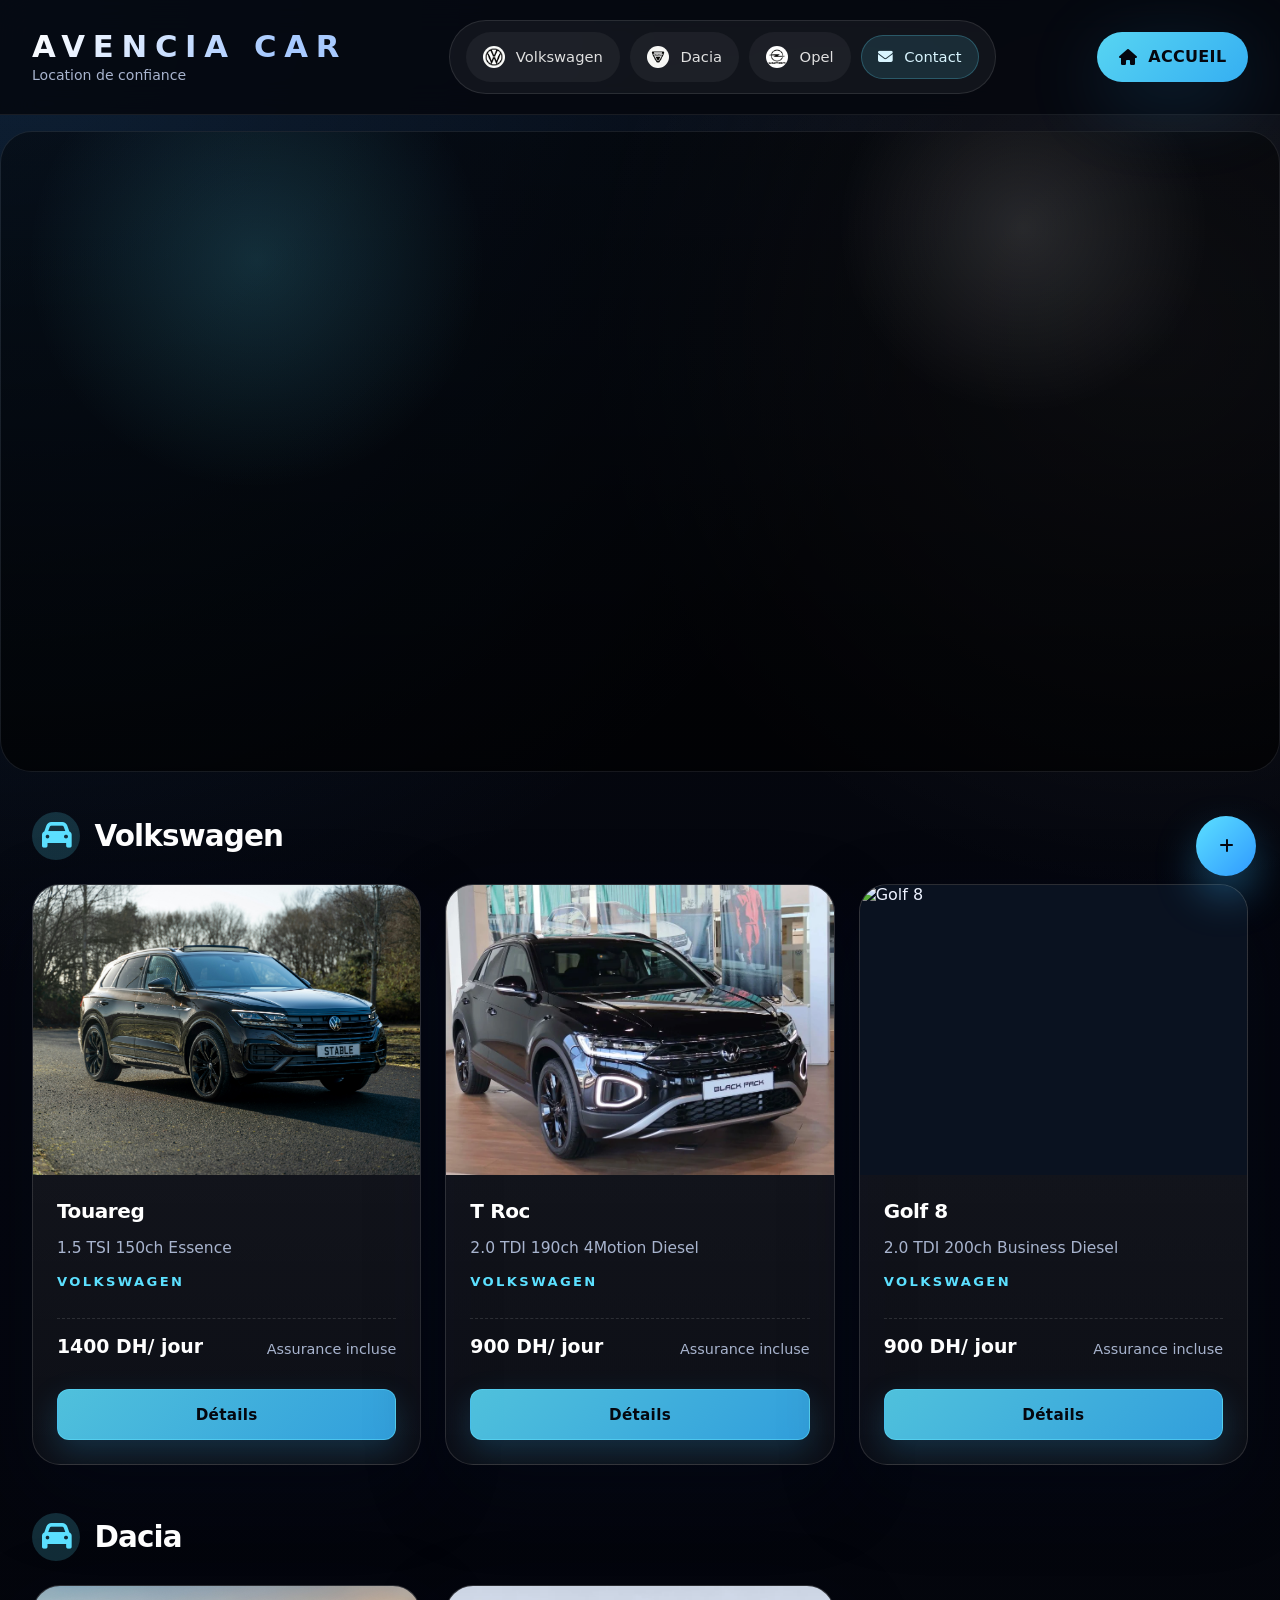
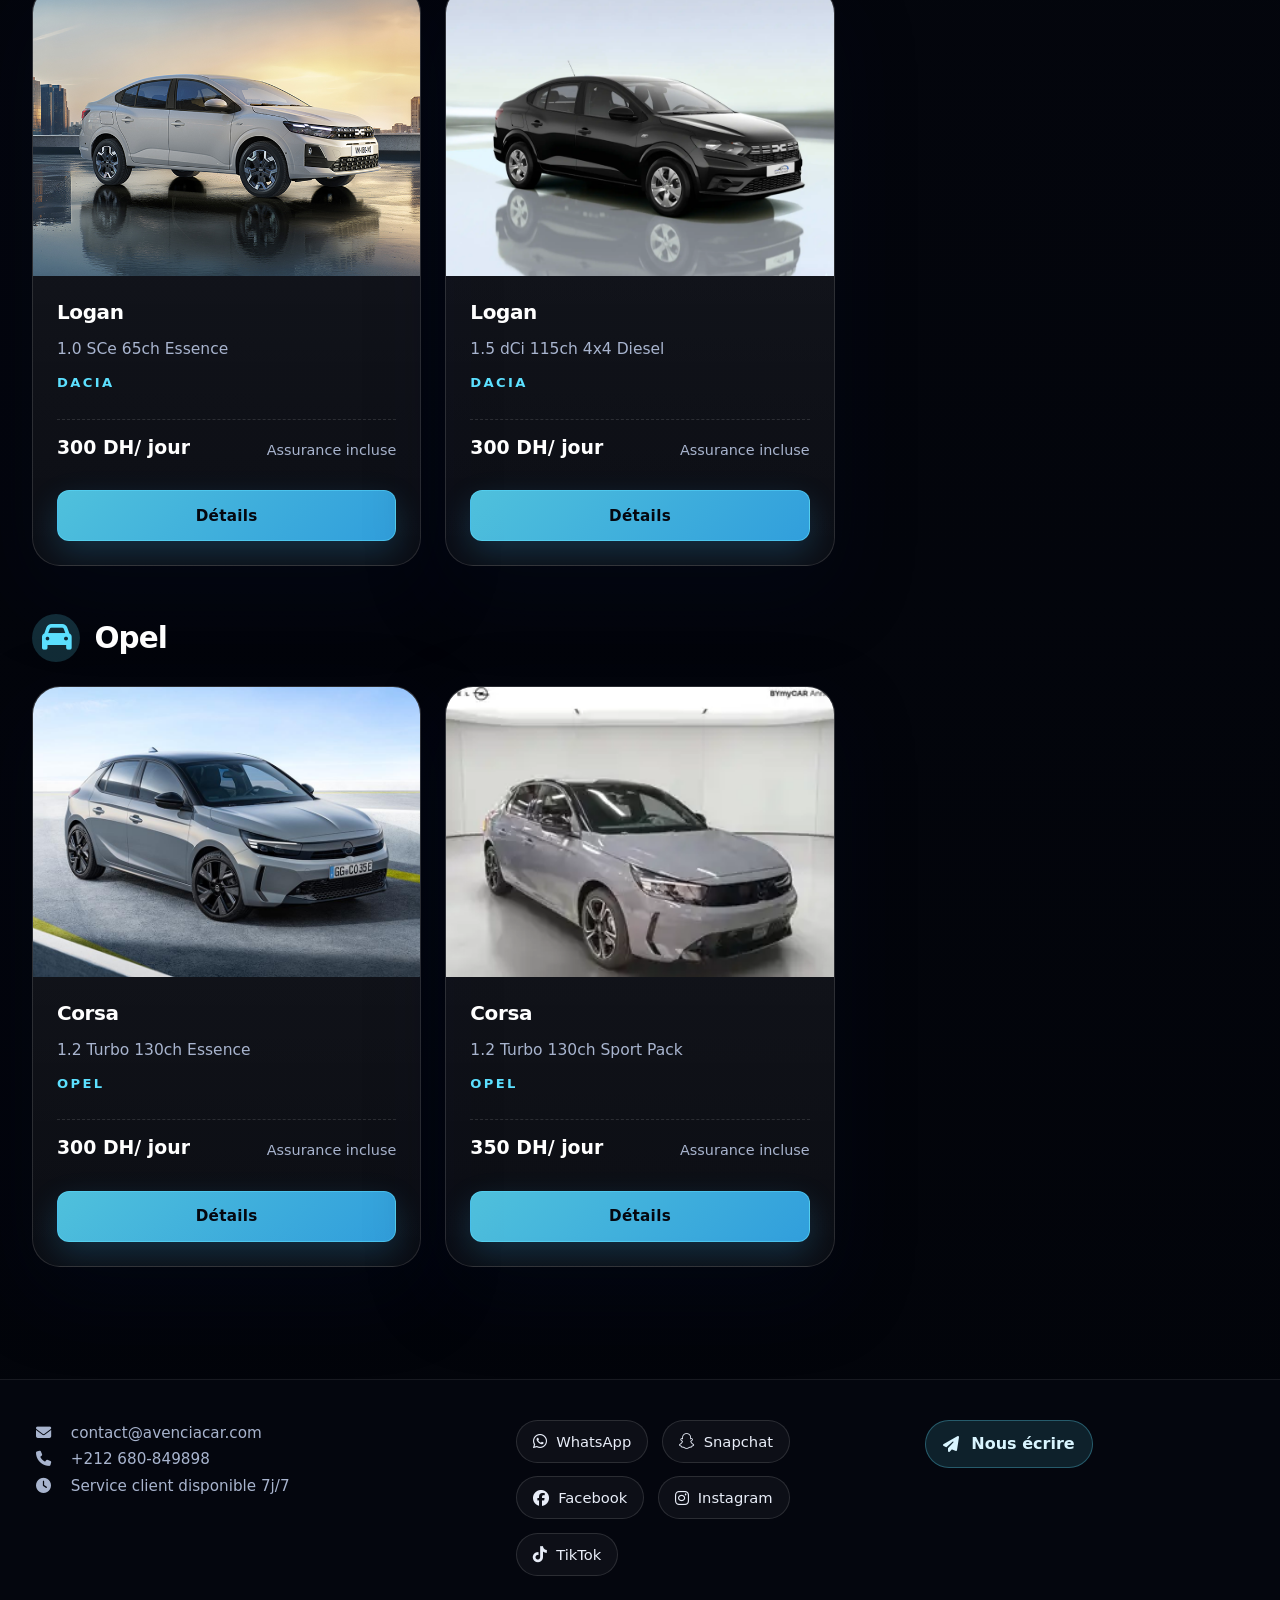
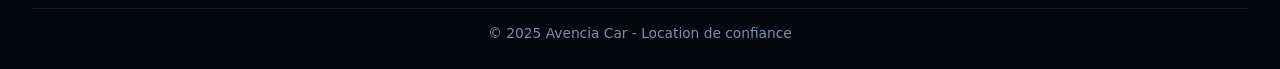
==== index.html @ fc4747bb "Add files via upload" ====
<!DOCTYPE html>
<html lang="fr">
<head>
  <meta charset="UTF-8">
  <meta name="viewport" content="width=device-width, initial-scale=1.0, viewport-fit=cover">
  <title>Avencia Car | Location de véhicules premium</title>
  <link rel="stylesheet" href="css/style.css">
  <link rel="stylesheet" href="https://cdnjs.cloudflare.com/ajax/libs/font-awesome/6.4.0/css/all.min.css">
</head>
<body class="page-shell">

<header>
  <div class="logo-area">
    <h1>AVENCIA CAR</h1>
    <p>Location de confiance</p>
  </div>
  
  <button class="mobile-menu-btn" id="mobileMenuBtn" aria-label="Menu" aria-controls="mainNav" aria-expanded="false">
    <i class="fas fa-bars"></i>
  </button>
  
  <nav class="main-nav" id="mainNav">
    <a href="#category-Volkswagen" class="nav-link" data-category="Volkswagen">
      <img src="Logoe/volkswagen.png" alt="Volkswagen" class="nav-logo"> 
      <span>Volkswagen</span>
    </a>
    <a href="#category-Dacia" class="nav-link" data-category="Dacia">
      <img src="Logoe/Dacia.png" alt="Dacia" class="nav-logo"> 
      <span>Dacia</span>
    </a>
    <a href="#category-Opel" class="nav-link" data-category="Opel">
      <img src="Logoe/opel.png" alt="Opel" class="nav-logo"> 
      <span>Opel</span>
    </a> 
    <a href="#contact-footer" class="nav-link contact-nav">
      <i class="fas fa-envelope"></i> <span>Contact</span>
    </a>
  </nav>  

  <a href="#" class="home-link" id="homeLink">
    <i class="fas fa-home"></i> ACCUEIL
  </a>
</header>

<div class="video-hero">
  <video autoplay muted loop playsinline>
    <source src="video/large.mp4" type="video/mp4">
    Votre navigateur ne supporte pas la vidéo.
  </video>
</div>

<main id="mainContent" class="content-shell">
  <div class="loading"><i class="fas fa-spinner fa-spin"></i> Chargement des véhicules premium...</div>
</main>

<footer id="contact-footer" class="site-footer">
  <div class="footer-container">
    <div class="contact-info">
      <p><i class="fas fa-envelope"></i> <a href="mailto:contact@avenciacar.com">contact@avenciacar.com</a></p>
      <p><i class="fas fa-phone"></i> <a href="tel:+212680849898">+212 680-849898</a></p>
      <p><i class="fas fa-clock"></i> Service client disponible 7j/7</p>
    </div>
    <div class="social-footer">
      <a href="https://wa.me/212680849898" target="_blank" rel="noopener"><i class="fab fa-whatsapp"></i> WhatsApp</a>
      <a href="https://www.snapchat.com/@avenciacar" target="_blank" rel="noopener"><i class="fab fa-snapchat-ghost"></i> Snapchat</a>
      <a href="https://www.facebook.com/people/Avencia-Car/pfbid025NFJy2Vzh2FvA3sp1XqRVQBg8GgUU7cFxKBA3f2jopd2A2NdHXH4tg1FKAjv657El/" target="_blank" rel="noopener"><i class="fab fa-facebook"></i> Facebook</a>
      <a href="https://www.instagram.com/avenciacar" target="_blank" rel="noopener"><i class="fab fa-instagram"></i> Instagram</a>
      <a href="https://www.tiktok.com/@avencia.car?_r=1&_t=ZS-95tPh2fhUoy" target="_blank" rel="noopener"><i class="fab fa-tiktok"></i> TikTok</a>
    </div>
    <div class="contact-rapide">
      <a href="mailto:contact@avenciacar.com?subject=Demande%20de%20location"><i class="fas fa-paper-plane"></i> Nous écrire</a>
    </div>
  </div>
  <div class="footer-bottom">
    <p>&copy; 2025 Avencia Car - Location de confiance</p>
  </div>
</footer>

<div class="float-btn" id="floatBtn" aria-label="Afficher les réseaux">
  <i class="fas fa-plus"></i>
</div>

<div class="social-menu" id="socialMenu">
  <a href="https://wa.me/212680849898" target="_blank" class="social-bubble whatsapp">
    <img src="Logoe/whatsapp.png" alt="WhatsApp" class="social-logo">
    WhatsApp
  </a>
  <a href="https://www.snapchat.com/@avenciacar" target="_blank" class="social-bubble snapchat">
    <img src="Logoe/snapchat.png" alt="Snapchat" class="social-logo">
    Snapchat
  </a>
  <a href="https://www.facebook.com/people/Avencia-Car/pfbid025NFJy2Vzh2FvA3sp1XqRVQBg8GgUU7cFxKBA3f2jopd2A2NdHXH4tg1FKAjv657El/" target="_blank" class="social-bubble facebook">
    <img src="Logoe/facebook.png" alt="Facebook" class="social-logo">
    Facebook
  </a>
  <a href="https://www.instagram.com/avenciacar" target="_blank" class="social-bubble instagram">
    <img src="Logoe/instagram.png" alt="Instagram" class="social-logo">
    Instagram
  </a>
  <a href="https://www.tiktok.com/@avencia.car?_r=1&_t=ZS-95tPh2fhUoy" target="_blank" class="social-bubble tiktok">
    <img src="Logoe/tiktok.jpg" alt="TikTok" class="social-logo">
    TikTok
  </a>
</div>

<script src="js/data.js"></script>
<script src="js/main.js"></script>
</body>
</html>
---- css/style.css ----
:root {
  color-scheme: dark;
  --bg: #05070f;
  --bg-soft: #0b1220;
  --surface: rgba(255,255,255,0.08);
  --surface-strong: rgba(255,255,255,0.14);
  --border: rgba(255,255,255,0.12);
  --text: #edf2ff;
  --muted: #a8b4ce;
  --accent: #5ce0ff;
  --accent-strong: #38b8ff;
  --shadow: 0 28px 80px rgba(1, 12, 37, 0.28);
  --radius: 28px;
}

* {
  margin: 0;
  padding: 0;
  box-sizing: border-box;
}

html {
  scroll-behavior: smooth;
}

body.page-shell {
  min-height: 100vh;
  background: radial-gradient(circle at top left, rgba(60, 165, 255, 0.16), transparent 28%),
              radial-gradient(circle at 90% 10%, rgba(255, 255, 255, 0.08), transparent 18%),
              linear-gradient(180deg, #05070f 0%, #02040a 100%);
  color: var(--text);
  font-family: 'Inter', 'Segoe UI', system-ui, sans-serif;
}

img, video {
  display: block;
  max-width: 100%;
}

a {
  color: inherit;
  text-decoration: none;
}

button, .mobile-menu-btn {
  border: none;
  background: none;
  color: inherit;
  font: inherit;
}

header {
  position: sticky;
  top: 0;
  z-index: 1000;
  display: flex;
  align-items: center;
  justify-content: space-between;
  flex-wrap: wrap;
  gap: 1rem;
  padding: 1.25rem 2rem;
  background: rgba(5, 7, 15, 0.86);
  border-bottom: 1px solid rgba(255,255,255,0.08);
  backdrop-filter: blur(16px);
}

.logo-area {
  display: flex;
  flex-direction: column;
  gap: 0.35rem;
}

.logo-area h1 {
  font-size: clamp(1.65rem, 2.4vw, 2.3rem);
  letter-spacing: 0.25em;
  text-transform: uppercase;
  font-weight: 700;
  line-height: 1;
  background: linear-gradient(135deg, #ffffff, #a8caff 75%);
  -webkit-background-clip: text;
  background-clip: text;
  color: transparent;
}

.logo-area p {
  color: var(--muted);
  font-size: 0.88rem;
}

.main-nav {
  display: flex;
  flex-wrap: wrap;
  gap: 0.65rem;
  align-items: center;
  padding: 0.7rem 1rem;
  border-radius: 999px;
  background: rgba(255,255,255,0.05);
  border: 1px solid rgba(255,255,255,0.1);
  transition: all 0.3s ease;
}

.main-nav.active {
  max-height: 520px;
  opacity: 1;
}

.detail-shell {
  min-height: calc(100vh - 132px);
  display: flex;
  align-items: center;
  justify-content: center;
  padding: 3rem 0 4rem;
}

.detail-container {
  width: min(1180px, 100%);
  margin: 0 auto;
  display: grid;
  grid-template-columns: 1.05fr 0.95fr;
  gap: 2.8rem;
  padding: 2.5rem;
  background: rgba(255,255,255,0.05);
  border: 1px solid rgba(255,255,255,0.12);
  backdrop-filter: blur(18px);
  border-radius: 32px;
  box-shadow: 0 38px 120px rgba(1, 12, 37, 0.22);
  animation: fadeInUp 0.9s ease both;
  grid-auto-flow: row;
  justify-items: center;
}

.detail-image {
  position: relative;
  border-radius: 28px;
  overflow: hidden;
  aspect-ratio: 4 / 3;
  max-height: 720px;
  width: 100%;
  background: linear-gradient(180deg, rgba(255,255,255,0.08), rgba(255,255,255,0.03));
  box-shadow: 0 28px 60px rgba(1, 12, 37, 0.18);
}

.detail-image::before {
  content: 'Preview';
  position: absolute;
  top: 1.25rem;
  left: 1.25rem;
  padding: 0.75rem 1rem;
  border-radius: 999px;
  background: rgba(92,224,255,0.18);
  color: #e8f8ff;
  font-size: 0.85rem;
  letter-spacing: 0.1em;
  text-transform: uppercase;
  backdrop-filter: blur(10px);
}

.detail-image img {
  width: 100%;
  height: 100%;
  object-fit: cover;
  transition: transform 0.45s ease;
}

.detail-image:hover img {
  transform: scale(1.02);
}

.detail-info {
  display: flex;
  flex-direction: column;
  justify-content: center;
  align-items: center;
  text-align: center;
  gap: 1.75rem;
}

.detail-intro {
  display: grid;
  gap: 1rem;
  align-items: center;
}

.detail-title {
  font-size: clamp(2.5rem, 3.2vw, 3.6rem);
  color: #ffffff;
  margin: 0;
  letter-spacing: -0.04em;
  line-height: 1.02;
}

.detail-subtitle {
  color: var(--muted);
  font-size: 1.05rem;
  line-height: 1.85;
  max-width: 46rem;
}

.detail-make {
  color: #a8caff;
  font-size: 0.92rem;
  font-weight: 700;
  text-transform: uppercase;
  letter-spacing: 0.24em;
}

.detail-price {
  display: inline-flex;
  flex-direction: column;
  gap: 0.35rem;
  font-size: clamp(2rem, 3vw, 2.8rem);
  color: #a8caff;
  font-weight: 800;
}

.detail-price span {
  font-size: 0.95rem;
  color: var(--muted);
  font-weight: 500;
}

.detail-highlights {
  display: grid;
  grid-template-columns: repeat(2, minmax(0, 1fr));
  gap: 1rem;
}

.highlight-card {
  padding: 1.2rem 1.25rem;
  border-radius: 22px;
  background: rgba(255,255,255,0.05);
  border: 1px solid rgba(255,255,255,0.1);
  box-shadow: 0 18px 40px rgba(1,12,37,0.12);
  display: flex;
  flex-direction: column;
  gap: 0.45rem;
  min-height: 108px;
}

.highlight-card span {
  color: var(--muted);
  font-size: 0.82rem;
  letter-spacing: 0.12em;
  text-transform: uppercase;
}

.highlight-card strong {
  font-size: 1.2rem;
  color: #ffffff;
  line-height: 1.3;
}

.detail-description {
  color: var(--muted);
  line-height: 1.9;
  font-size: 1rem;
  padding: 1.65rem 1.5rem;
  background: rgba(255,255,255,0.04);
  border: 1px solid rgba(255,255,255,0.1);
  border-radius: 24px;
  box-shadow: inset 0 0 0 1px rgba(255,255,255,0.02);
}

.detail-actions {
  display: flex;
  flex-wrap: wrap;
  gap: 1rem;
  align-items: center;
}

.primary-btn,
.secondary-btn {
  display: inline-flex;
  align-items: center;
  justify-content: center;
  gap: 0.75rem;
  border-radius: 18px;
  font-weight: 700;
  transition: transform 0.22s ease, box-shadow 0.22s ease, background 0.22s ease;
}

.primary-btn {
  padding: 1rem 1.6rem;
  background: linear-gradient(135deg, #5ce0ff, #2f99ff);
  color: #05070f;
  box-shadow: 0 18px 40px rgba(56,184,255,0.28);
}

.primary-btn:hover,
.primary-btn:focus-visible {
  transform: translateY(-2px);
  box-shadow: 0 22px 52px rgba(56,184,255,0.36);
}

.secondary-btn {
  padding: 0.98rem 1.5rem;
  border: 1px solid rgba(255,255,255,0.16);
  background: rgba(255,255,255,0.06);
  color: var(--text);
}

.secondary-btn:hover,
.secondary-btn:focus-visible {
  transform: translateY(-2px);
  background: rgba(255,255,255,0.12);
}

.form-card {
  display: grid;
  gap: 1.25rem;
  padding: 2rem;
  background: linear-gradient(180deg, rgba(255,255,255,0.08), rgba(255,255,255,0.03));
  border: 1px solid rgba(255,255,255,0.12);
  border-radius: 28px;
  box-shadow: 0 24px 60px rgba(1,12,37,0.14);
}

.reservation-form {
  display: grid;
  gap: 1rem;
}

.form-group {
  display: grid;
  gap: 0.5rem;
}

.form-row {
  display: grid;
  grid-template-columns: 1fr 1fr;
  gap: 1rem;
}

.inline-group {
  min-width: 0;
}

.form-group label {
  color: var(--text);
  font-weight: 600;
  font-size: 0.95rem;
}

.form-group input,
.form-group textarea {
  width: 100%;
  padding: 1rem 1.05rem;
  background: rgba(255,255,255,0.05);
  border: 1px solid rgba(255,255,255,0.14);
  border-radius: 18px;
  color: var(--text);
  font-size: 0.98rem;
}

.form-group input:focus,
.form-group textarea:focus {
  outline: none;
  border-color: rgba(92,224,255,0.8);
  box-shadow: 0 0 0 4px rgba(92,224,255,0.12);
}

.whatsapp-btn {
  width: 100%;
  padding: 1rem 1.15rem;
  background: linear-gradient(135deg, #5ce0ff, #2f99ff);
  color: #05070f;
  border: none;
  border-radius: 18px;
  font-size: 1rem;
  font-weight: 700;
  cursor: pointer;
  display: inline-flex;
  align-items: center;
  justify-content: center;
  gap: 0.75rem;
  transition: transform 0.25s ease, box-shadow 0.25s ease;
  box-shadow: 0 18px 42px rgba(56,184,255,0.24);
}

.whatsapp-btn:hover,
.whatsapp-btn:focus-visible {
  transform: translateY(-2px);
  box-shadow: 0 22px 56px rgba(56,184,255,0.34);
}

.back-button {
  display: inline-flex;
  align-items: center;
  gap: 0.75rem;
  margin-bottom: 1.5rem;
  padding: 0.85rem 1.25rem;
  width: fit-content;
  min-width: 0;
  max-width: 240px;
  white-space: nowrap;
  border-radius: 18px;
  background: rgba(255,255,255,0.12);
  color: #ffffff;
  border: 1px solid rgba(255,255,255,0.18);
  font-size: 0.98rem;
  font-weight: 700;
  letter-spacing: 0.01em;
  transition: transform 0.22s ease, background 0.22s ease, border-color 0.22s ease;
  grid-column: 1 / -1;
  justify-self: start;
}

.back-button:hover,
.back-button:focus-visible {
  transform: translateY(-1px);
  background: rgba(255,255,255,0.18);
  border-color: rgba(255,255,255,0.28);
}

@media (max-width: 1080px) {
  .detail-container {
    grid-template-columns: 1fr;
    padding: 2rem;
  }

  .detail-shell {
    min-height: auto;
    padding: 2rem 1.25rem 3rem;
  }
}

@media (max-width: 768px) {
  .detail-container {
    padding: 1.6rem;
    gap: 1.75rem;
  }

  .detail-image {
    aspect-ratio: 1.5 / 1;
    min-height: 300px;
  }

  .detail-highlights {
    grid-template-columns: 1fr;
  }

  .detail-actions {
    flex-direction: column;
  }

  .form-row {
    grid-template-columns: 1fr;
  }
}

@keyframes fadeInUp {
  from {
    opacity: 0;
    transform: translateY(20px);
  }
  to {
    opacity: 1;
    transform: translateY(0);
  }
}

.nav-link {
  display: inline-flex;
  align-items: center;
  gap: 0.7rem;
  padding: 0.8rem 1rem;
  border-radius: 999px;
  background: rgba(255,255,255,0.04);
  border: 1px solid transparent;
  transition: transform 0.25s ease, background-color 0.25s ease, border-color 0.25s ease;
  color: var(--text);
  font-size: 0.92rem;
  font-weight: 500;
}

.nav-link:hover,
.nav-link:focus-visible {
  transform: translateY(-1px);
  background: rgba(255,255,255,0.14);
  border-color: rgba(255,255,255,0.2);
}

.nav-logo {
  width: 22px;
  height: 22px;
  border-radius: 50%;
  object-fit: cover;
}

.nav-link.contact-nav {
  background: rgba(92, 224, 255, 0.12);
  border-color: rgba(92, 224, 255, 0.25);
  color: #d9f5ff;
}

.home-link {
  display: inline-flex;
  align-items: center;
  gap: 0.7rem;
  padding: 0.95rem 1.35rem;
  border-radius: 999px;
  background: linear-gradient(135deg, rgba(92,224,255,0.95), rgba(56,184,255,0.95));
  color: #05070f;
  font-weight: 700;
  letter-spacing: 0.02em;
  box-shadow: 0 20px 80px rgba(56,184,255,0.18);
  transition: transform 0.25s ease, box-shadow 0.25s ease;
}

.home-link:hover,
.home-link:focus-visible {
  transform: translateY(-1px);
  box-shadow: 0 24px 100px rgba(56,184,255,0.28);
}

.mobile-menu-btn {
  display: none;
  min-width: 48px;
  min-height: 48px;
  align-items: center;
  justify-content: center;
  border-radius: 50%;
  background: rgba(255,255,255,0.08);
  border: 1px solid rgba(255,255,255,0.14);
  color: white;
  cursor: pointer;
}

.video-hero {
  position: relative;
  min-height: 62vh;
  overflow: hidden;
  display: grid;
  place-items: center;
  margin: 1rem 0 0;
  border-radius: 32px;
  border: 1px solid rgba(255,255,255,0.08);
  background: rgba(0,0,0,0.3);
}

.video-hero::before {
  content: '';
  position: absolute;
  inset: 0;
  background: radial-gradient(circle at 20% 20%, rgba(92,224,255,0.16), transparent 20%),
              radial-gradient(circle at 80% 15%, rgba(255,255,255,0.12), transparent 16%),
              linear-gradient(180deg, rgba(0,0,0,0.2), rgba(0,0,0,0.5));
  pointer-events: none;
}

.video-hero video {
  width: 100%;
  height: 100%;
  object-fit: cover;
  filter: saturate(0.95) brightness(0.72);
}

main.content-shell {
  max-width: 1280px;
  margin: 0 auto;
  padding: 2.5rem 2rem 4rem;
}

.category-section {
  margin-bottom: 3rem;
}

.category-title {
  display: inline-flex;
  align-items: center;
  gap: 0.9rem;
  margin-bottom: 1.5rem;
  font-size: clamp(1.8rem, 2.3vw, 2.7rem);
  font-weight: 700;
  color: white;
  letter-spacing: -0.03em;
}

.category-title i {
  display: inline-flex;
  align-items: center;
  justify-content: center;
  width: 3rem;
  height: 3rem;
  border-radius: 50%;
  background: rgba(92,224,255,0.18);
  color: var(--accent);
}

.vehicle-grid {
  display: grid;
  grid-template-columns: repeat(3, minmax(0, 1fr));
  gap: 1.5rem;
}

.vehicle-card {
  display: flex;
  flex-direction: column;
  border-radius: 28px;
  overflow: hidden;
  background: linear-gradient(180deg, rgba(255,255,255,0.08), rgba(255,255,255,0.04));
  border: 1px solid var(--border);
  box-shadow: var(--shadow);
  transition: transform 0.3s ease, border-color 0.3s ease, box-shadow 0.3s ease;
}

.vehicle-card:hover {
  transform: translateY(-6px);
  border-color: rgba(92,224,255,0.3);
  box-shadow: 0 32px 90px rgba(1, 12, 37, 0.32);
}

.card-img {
  position: relative;
  aspect-ratio: 4 / 3;
  overflow: hidden;
  background: #0a1220;
}

.card-img img {
  width: 100%;
  height: 100%;
  object-fit: cover;
  transition: transform 0.4s ease;
}

.vehicle-card:hover .card-img img {
  transform: scale(1.05);
}

.card-info {
  padding: 1.5rem;
  display: flex;
  flex-direction: column;
  gap: 0.8rem;
}

.car-model {
  font-size: 1.25rem;
  font-weight: 700;
  color: #ffffff;
  letter-spacing: -0.02em;
}

.car-sub {
  color: var(--muted);
  font-size: 0.97rem;
  line-height: 1.6;
}

.car-make {
  display: inline-flex;
  align-items: center;
  gap: 0.5rem;
  font-size: 0.82rem;
  text-transform: uppercase;
  letter-spacing: 0.18em;
  color: var(--accent);
  font-weight: 700;
}

.price {
  margin-top: 1rem;
  display: flex;
  justify-content: space-between;
  align-items: flex-end;
  gap: 0.75rem;
  color: #ffffff;
  font-size: 1.18rem;
  font-weight: 700;
  border-top: 1px dashed rgba(255,255,255,0.12);
  padding-top: 1rem;
}

.price span {
  color: var(--muted);
  font-size: 0.9rem;
  font-weight: 400;
}

.details-btn {
  margin-top: 1.25rem;
  padding: 0.95rem 1.5rem;
  border-radius: 12px;
  background: linear-gradient(135deg, rgba(92,224,255,0.85), rgba(56,184,255,0.85));
  color: #05070f;
  font-weight: 700;
  letter-spacing: 0.02em;
  border: 1px solid rgba(92,224,255,0.5);
  cursor: pointer;
  font-size: 0.95rem;
  transition: transform 0.25s ease, box-shadow 0.25s ease, background 0.25s ease;
  box-shadow: 0 12px 32px rgba(56,184,255,0.2);
}

.details-btn:hover,
.details-btn:focus-visible {
  transform: translateY(-2px);
  box-shadow: 0 16px 48px rgba(56,184,255,0.32);
  background: linear-gradient(135deg, rgba(92,224,255,0.95), rgba(56,184,255,0.95));
}

.details-btn:active {
  transform: translateY(0);
}

.loading {
  display: flex;
  align-items: center;
  justify-content: center;
  gap: 0.9rem;
  color: var(--muted);
  padding: 3rem 1rem;
  text-align: center;
  font-size: 1rem;
}

.loading i {
  font-size: 1.2rem;
}

.site-footer {
  background: rgba(5, 7, 15, 0.92);
  border-top: 1px solid rgba(255,255,255,0.08);
  padding: 2.5rem 2rem 1.75rem;
}

.footer-container {
  display: grid;
  grid-template-columns: minmax(220px, 1.2fr) minmax(220px, 1fr) minmax(220px, 0.85fr);
  gap: 1.75rem;
  align-items: start;
  max-width: 1280px;
  margin: 0 auto;
}

.contact-info p,
.contact-info a {
  color: var(--muted);
  font-size: 0.95rem;
  line-height: 1.75;
}

.contact-info i {
  margin-right: 0.75rem;
  width: 22px;
  text-align: center;
}

.contact-info a:hover {
  color: white;
}

.social-footer {
  display: flex;
  flex-wrap: wrap;
  gap: 0.85rem;
}

.social-footer a {
  display: inline-flex;
  align-items: center;
  gap: 0.55rem;
  padding: 0.75rem 1rem;
  border-radius: 999px;
  border: 1px solid rgba(255,255,255,0.12);
  background: rgba(255,255,255,0.04);
  color: #e8edf8;
  transition: transform 0.2s ease, background-color 0.2s ease;
  font-size: 0.92rem;
}

.social-footer a:hover {
  transform: translateY(-1px);
  background: rgba(255,255,255,0.12);
}

.social-footer a i {
  font-size: 1rem;
}

.contact-rapide a {
  display: inline-flex;
  align-items: center;
  gap: 0.75rem;
  padding: 0.85rem 1.1rem;
  border-radius: 999px;
  background: rgba(92,224,255,0.12);
  color: #d9f5ff;
  border: 1px solid rgba(92,224,255,0.3);
  transition: transform 0.2s ease;
  font-weight: 600;
}

.contact-rapide a:hover {
  transform: translateY(-1px);
}

.footer-bottom {
  max-width: 1280px;
  margin: 2rem auto 0;
  text-align: center;
  padding-top: 1rem;
  border-top: 1px solid rgba(255,255,255,0.08);
  color: #7f8ea7;
  font-size: 0.86rem;
}

.float-btn {
  position: fixed;
  right: 1.5rem;
  bottom: 1.5rem;
  width: 60px;
  height: 60px;
  border-radius: 50%;
  background: linear-gradient(135deg, #5ce0ff, #2f99ff);
  color: #05070f;
  display: flex;
  align-items: center;
  justify-content: center;
  box-shadow: 0 20px 40px rgba(56,184,255,0.35);
  cursor: pointer;
  transition: transform 0.22s ease, box-shadow 0.22s ease;
  z-index: 999;
}

.float-btn:hover {
  transform: translateY(-3px);
  box-shadow: 0 26px 46px rgba(56,184,255,0.42);
}

.float-btn.active i {
  transform: rotate(45deg);
}

.social-menu {
  position: fixed;
  right: 1.5rem;
  bottom: 7rem;
  display: flex;
  flex-direction: column;
  gap: 0.85rem;
  z-index: 998;
  opacity: 0;
  visibility: hidden;
  transform: translateY(20px);
  transition: opacity 0.25s ease, transform 0.25s ease, visibility 0.25s;
}

.social-menu.active {
  opacity: 1;
  visibility: visible;
  transform: translateY(0);
}

.social-bubble {
  display: flex;
  align-items: center;
  gap: 0.9rem;
  padding: 0.9rem 1.15rem;
  border-radius: 999px;
  font-size: 0.95rem;
  font-weight: 600;
  color: white;
  border: 1px solid rgba(255,255,255,0.12);
  backdrop-filter: blur(12px);
}

.social-logo {
  width: 30px;
  height: 30px;
  border-radius: 50%;
  object-fit: cover;
  background: rgba(255,255,255,0.08);
  padding: 4px;
}

.whatsapp { background: #25D366; }
.snapchat { background: #FFFC00; color: #121212; }
.facebook { background: #1877F2; }
.instagram { background: radial-gradient(circle at 30% 30%, #feda75, #d62976 45%, #962fbf 65%, #4f5bd5); }
.tiktok { background: #000000; }

.social-bubble:hover {
  transform: scale(1.02);
}

@media (max-width: 1080px) {
  .vehicle-grid {
    grid-template-columns: repeat(2, minmax(0, 1fr));
  }

  .detail-container {
    grid-template-columns: 1fr;
    padding: 2rem;
  }

  .detail-shell {
    min-height: auto;
    padding: 2rem 1.25rem 3rem;
  }

  .detail-image {
    aspect-ratio: 16 / 10;
    max-height: 500px;
  }

  .detail-info {
    gap: 1.5rem;
  }

  .detail-highlights {
    grid-template-columns: repeat(2, minmax(0, 1fr));
    gap: 0.8rem;
  }

  .highlight-card {
    padding: 1rem 1.1rem;
    min-height: 90px;
  }
}

@media (max-width: 820px) {
  header {
    align-items: flex-start;
    padding: 1rem 1.25rem;
  }

  .main-nav {
    width: 100%;
    flex-direction: column;
    align-items: stretch;
    max-height: 0;
    overflow: hidden;
    opacity: 0;
    transition: max-height 0.35s ease, opacity 0.35s ease;
    background: rgba(5, 7, 15, 0.95);
    border-radius: 22px;
    padding: 0.65rem;
  }

  .main-nav.active {
    max-height: 420px;
    opacity: 1;
  }

  .nav-link {
    justify-content: flex-start;
    width: 100%;
  }

  .mobile-menu-btn {
    display: inline-flex;
  }

  .home-link {
    order: 3;
    width: 100%;
    justify-content: center;
  }

  .video-hero {
    min-height: 48vh;
    margin: 0.75rem 1.25rem 1rem;
  }

  main.content-shell {
    padding: 1.75rem 1.25rem 3rem;
  }

  .detail-container {
    padding: 1.5rem;
    gap: 2rem;
  }

  .detail-shell {
    padding: 1.5rem 1rem 2.5rem;
  }

  .detail-image {
    aspect-ratio: 4 / 3;
    max-height: 400px;
  }

  .detail-title {
    font-size: clamp(2rem, 4vw, 2.5rem);
  }

  .detail-price {
    font-size: clamp(1.5rem, 3vw, 2.2rem);
  }

  .detail-highlights {
    grid-template-columns: 1fr;
    gap: 0.7rem;
  }

  .highlight-card {
    padding: 0.9rem 1rem;
    min-height: 80px;
  }

  .detail-actions {
    gap: 0.8rem;
  }

  .primary-btn,
  .secondary-btn {
    padding: 0.9rem 1.3rem;
    font-size: 0.95rem;
  }

  .form-card {
    padding: 1.5rem;
  }

  .form-group {
    gap: 0.4rem;
  }

  .form-group input,
  .form-group textarea {
    padding: 0.9rem 1rem;
    font-size: 0.95rem;
  }
}

@media (max-width: 640px) {
  header {
    padding: 1rem 1rem 0.9rem;
  }

  .footer-container {
    grid-template-columns: 1fr;
  }

  .footer-bottom {
    margin-top: 1.5rem;
  }

  .vehicle-grid {
    grid-template-columns: 1fr;
  }

  .category-title {
    font-size: 2rem;
  }

  .card-info {
    padding: 1.25rem;
  }

  .social-menu {
    right: 1rem;
    bottom: 6.5rem;
  }

  .detail-container {
    padding: 1.2rem;
    gap: 1.5rem;
    border-radius: 24px;
  }

  .detail-shell {
    padding: 1rem 0.75rem 2rem;
  }

  .detail-image {
    aspect-ratio: 1.2 / 1;
    max-height: 280px;
    border-radius: 20px;
  }

  .detail-image::before {
    top: 0.75rem;
    left: 0.75rem;
    padding: 0.5rem 0.8rem;
    font-size: 0.75rem;
  }

  .detail-title {
    font-size: clamp(1.8rem, 5vw, 2.2rem);
    line-height: 1.1;
  }

  .detail-subtitle {
    font-size: 0.95rem;
    line-height: 1.7;
  }

  .detail-make {
    font-size: 0.85rem;
  }

  .detail-price {
    font-size: clamp(1.3rem, 4vw, 1.8rem);
  }

  .detail-price span {
    font-size: 0.85rem;
  }

  .detail-highlights {
    grid-template-columns: 1fr;
    gap: 0.6rem;
  }

  .highlight-card {
    padding: 0.8rem 0.9rem;
    min-height: 70px;
    border-radius: 16px;
  }

  .highlight-card span {
    font-size: 0.75rem;
  }

  .highlight-card strong {
    font-size: 1.1rem;
  }

  .detail-description {
    padding: 1.2rem 1rem;
    font-size: 0.9rem;
    line-height: 1.8;
    border-radius: 16px;
  }

  .detail-actions {
    flex-direction: column;
    gap: 0.7rem;
    width: 100%;
  }

  .primary-btn,
  .secondary-btn {
    width: 100%;
    padding: 0.9rem 1.2rem;
    font-size: 0.95rem;
    justify-content: center;
  }

  .back-button {
    width: 100%;
    max-width: none;
    justify-content: center;
    margin-bottom: 1rem;
    padding: 0.8rem 1.2rem;
  }

  .form-card {
    padding: 1.2rem;
    border-radius: 20px;
  }

  .form-group {
    gap: 0.3rem;
  }

  .form-group label {
    font-size: 0.9rem;
  }

  .form-group input,
  .form-group textarea {
    padding: 0.85rem 0.95rem;
    font-size: 0.9rem;
    border-radius: 14px;
  }

  .whatsapp-btn {
    padding: 0.9rem 1.1rem;
    font-size: 0.95rem;
    border-radius: 14px;
  }

  .float-btn {
    width: 55px;
    height: 55px;
    right: 1rem;
    bottom: 1rem;
  }

  .social-menu {
    right: 1rem;
    bottom: 6rem;
  }

  .social-bubble {
    padding: 0.8rem 1rem;
    font-size: 0.9rem;
  }

  .social-logo {
    width: 26px;
    height: 26px;
  }
}
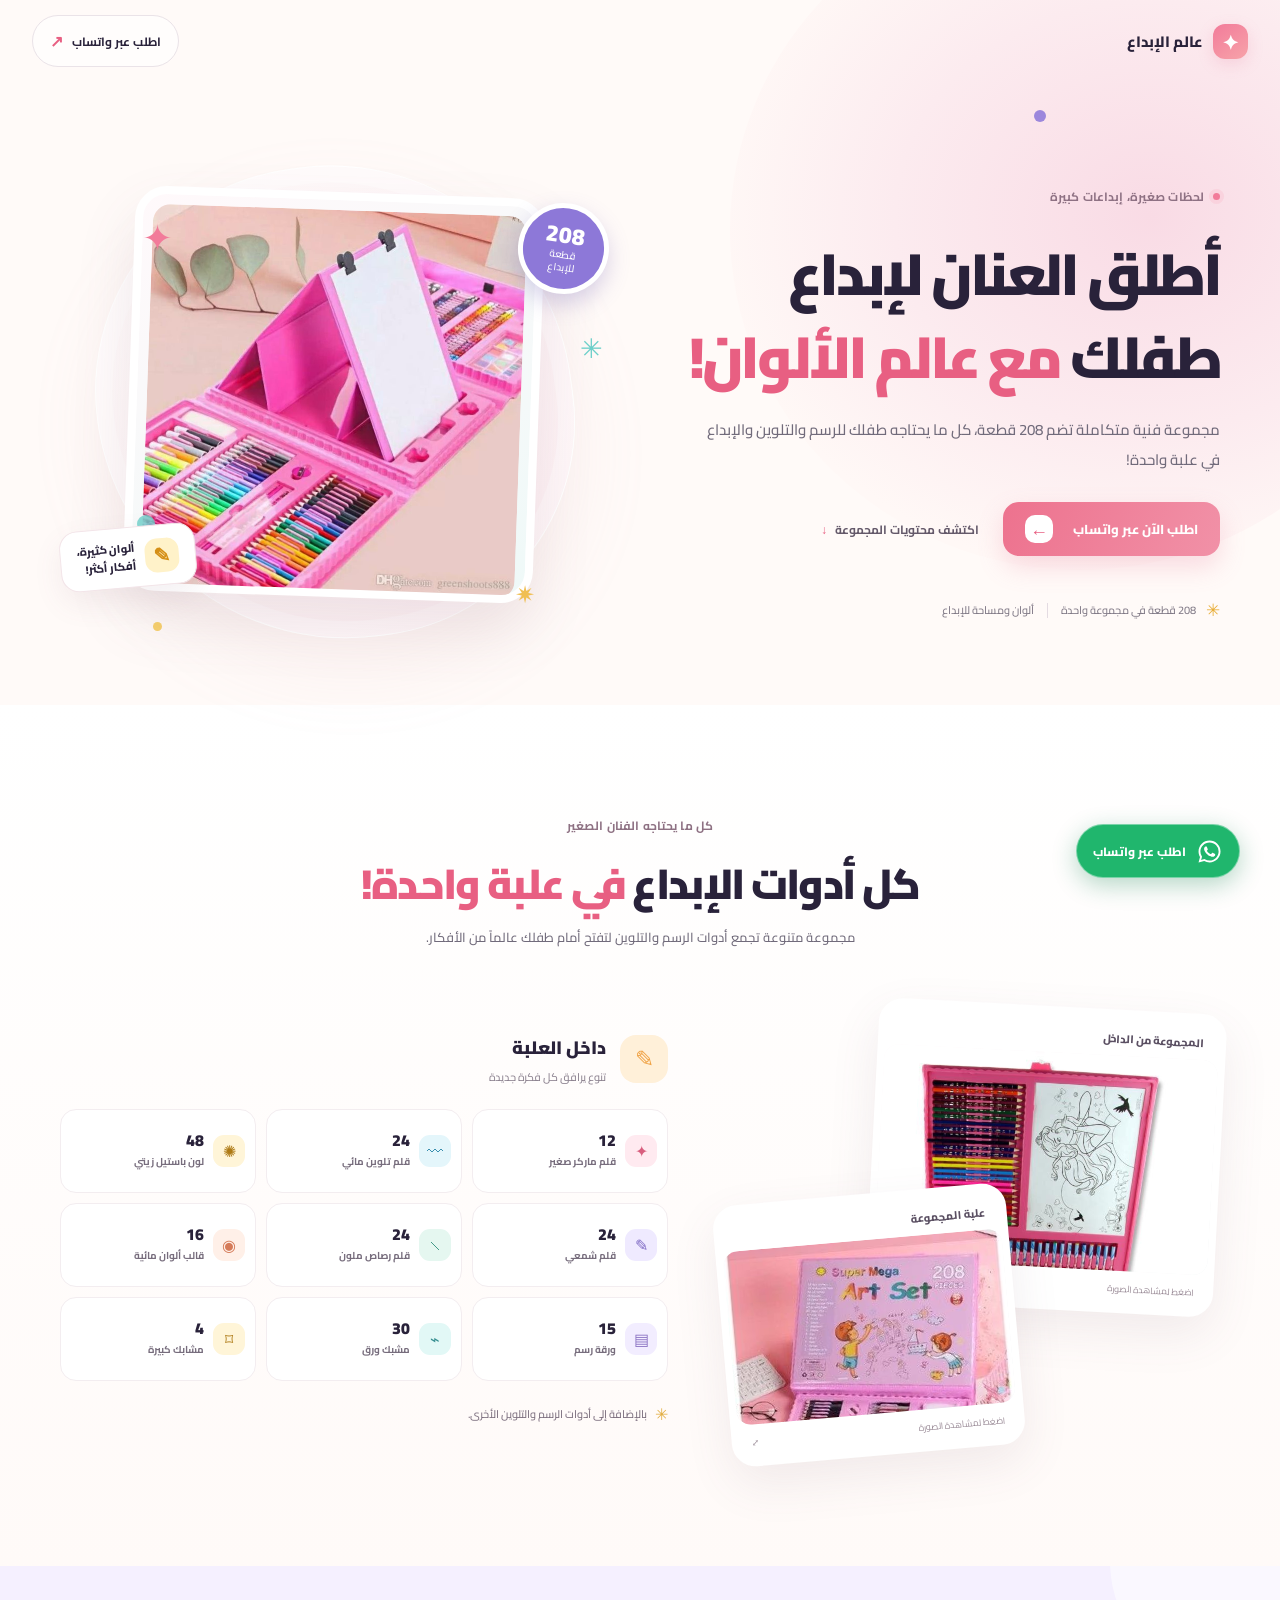
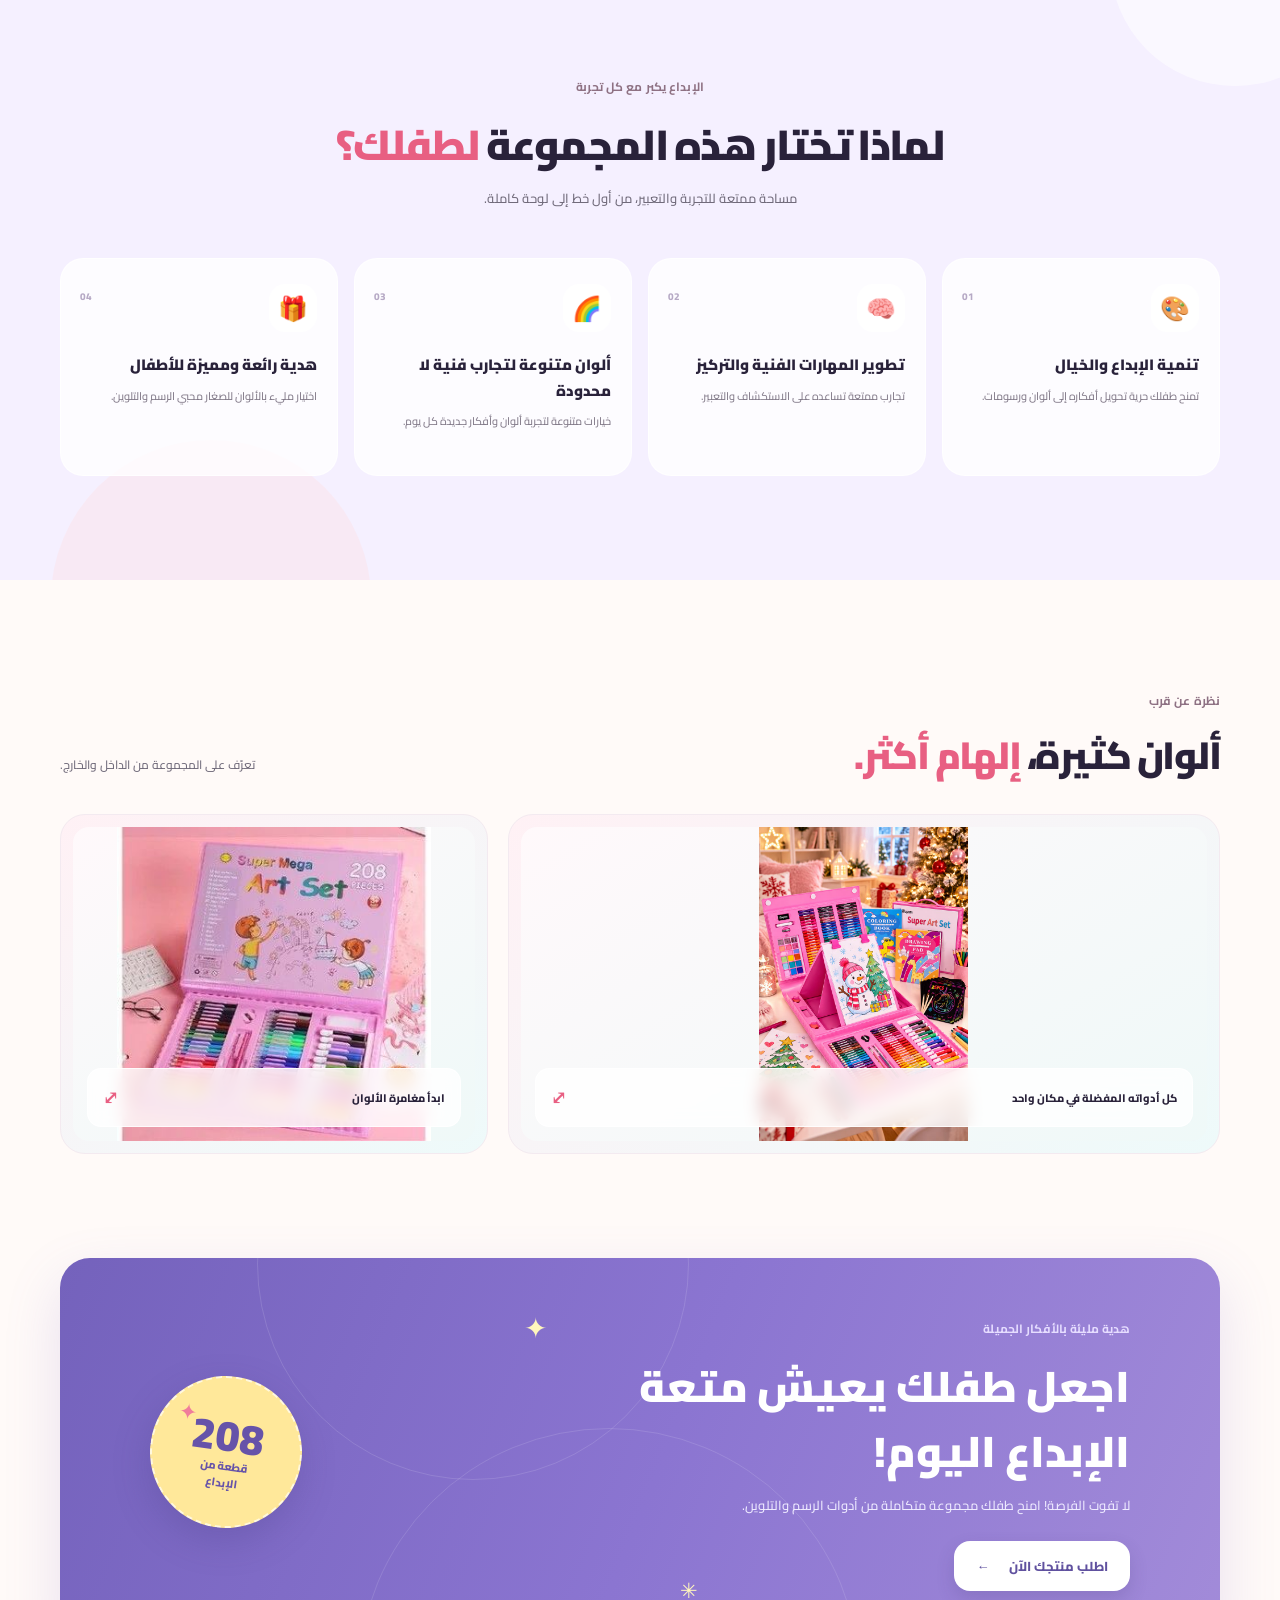
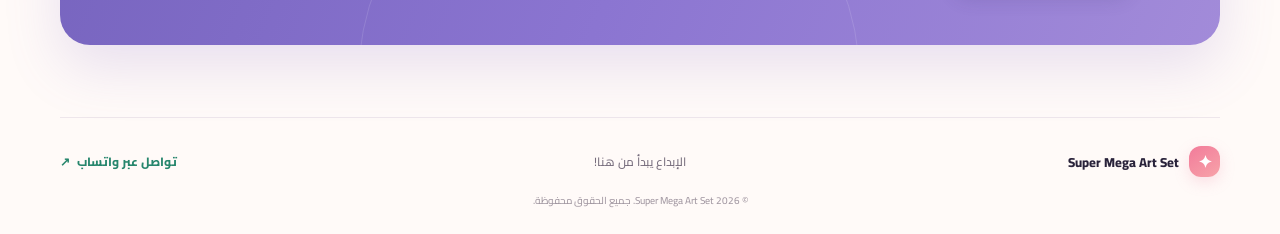
==== commit 2014ce03: "Add files via upload" ====
--- a/index.html
+++ b/index.html
@@ -1,109 +1,186 @@
-<!DOCTYPE html>
-<html lang="fr">
-<head>
-  <meta charset="UTF-8">
-  <meta name="viewport" content="width=device-width, initial-scale=1.0, viewport-fit=cover">
-  <title>Avencia Car | Location de véhicules premium</title>
-  <link rel="stylesheet" href="css/style.css">
-  <link rel="stylesheet" href="https://cdnjs.cloudflare.com/ajax/libs/font-awesome/6.4.0/css/all.min.css">
-</head>
-<body class="page-shell">
-
-<header>
-  <div class="logo-area">
-    <h1>AVENCIA CAR</h1>
-    <p>Location de confiance</p>
-  </div>
-  
-  <button class="mobile-menu-btn" id="mobileMenuBtn" aria-label="Menu" aria-controls="mainNav" aria-expanded="false">
-    <i class="fas fa-bars"></i>
-  </button>
-  
-  <nav class="main-nav" id="mainNav">
-    <a href="#category-Volkswagen" class="nav-link" data-category="Volkswagen">
-      <img src="Logoe/volkswagen.png" alt="Volkswagen" class="nav-logo"> 
-      <span>Volkswagen</span>
-    </a>
-    <a href="#category-Dacia" class="nav-link" data-category="Dacia">
-      <img src="Logoe/Dacia.png" alt="Dacia" class="nav-logo"> 
-      <span>Dacia</span>
-    </a>
-    <a href="#category-Opel" class="nav-link" data-category="Opel">
-      <img src="Logoe/opel.png" alt="Opel" class="nav-logo"> 
-      <span>Opel</span>
-    </a> 
-    <a href="#contact-footer" class="nav-link contact-nav">
-      <i class="fas fa-envelope"></i> <span>Contact</span>
-    </a>
-  </nav>  
-
-  <a href="#" class="home-link" id="homeLink">
-    <i class="fas fa-home"></i> ACCUEIL
-  </a>
-</header>
-
-<div class="video-hero">
-  <video autoplay muted loop playsinline>
-    <source src="video/large.mp4" type="video/mp4">
-    Votre navigateur ne supporte pas la vidéo.
-  </video>
-</div>
-
-<main id="mainContent" class="content-shell">
-  <div class="loading"><i class="fas fa-spinner fa-spin"></i> Chargement des véhicules premium...</div>
-</main>
-
-<footer id="contact-footer" class="site-footer">
-  <div class="footer-container">
-    <div class="contact-info">
-      <p><i class="fas fa-envelope"></i> <a href="mailto:contact@avenciacar.com">contact@avenciacar.com</a></p>
-      <p><i class="fas fa-phone"></i> <a href="tel:+212680849898">+212 680-849898</a></p>
-      <p><i class="fas fa-clock"></i> Service client disponible 7j/7</p>
-    </div>
-    <div class="social-footer">
-      <a href="https://wa.me/212680849898" target="_blank" rel="noopener"><i class="fab fa-whatsapp"></i> WhatsApp</a>
-      <a href="https://www.snapchat.com/@avenciacar" target="_blank" rel="noopener"><i class="fab fa-snapchat-ghost"></i> Snapchat</a>
-      <a href="https://www.facebook.com/people/Avencia-Car/pfbid025NFJy2Vzh2FvA3sp1XqRVQBg8GgUU7cFxKBA3f2jopd2A2NdHXH4tg1FKAjv657El/" target="_blank" rel="noopener"><i class="fab fa-facebook"></i> Facebook</a>
-      <a href="https://www.instagram.com/avenciacar" target="_blank" rel="noopener"><i class="fab fa-instagram"></i> Instagram</a>
-      <a href="https://www.tiktok.com/@avencia.car?_r=1&_t=ZS-95tPh2fhUoy" target="_blank" rel="noopener"><i class="fab fa-tiktok"></i> TikTok</a>
-    </div>
-    <div class="contact-rapide">
-      <a href="mailto:contact@avenciacar.com?subject=Demande%20de%20location"><i class="fas fa-paper-plane"></i> Nous écrire</a>
-    </div>
-  </div>
-  <div class="footer-bottom">
-    <p>&copy; 2025 Avencia Car - Location de confiance</p>
-  </div>
-</footer>
-
-<div class="float-btn" id="floatBtn" aria-label="Afficher les réseaux">
-  <i class="fas fa-plus"></i>
-</div>
-
-<div class="social-menu" id="socialMenu">
-  <a href="https://wa.me/212680849898" target="_blank" class="social-bubble whatsapp">
-    <img src="Logoe/whatsapp.png" alt="WhatsApp" class="social-logo">
-    WhatsApp
-  </a>
-  <a href="https://www.snapchat.com/@avenciacar" target="_blank" class="social-bubble snapchat">
-    <img src="Logoe/snapchat.png" alt="Snapchat" class="social-logo">
-    Snapchat
-  </a>
-  <a href="https://www.facebook.com/people/Avencia-Car/pfbid025NFJy2Vzh2FvA3sp1XqRVQBg8GgUU7cFxKBA3f2jopd2A2NdHXH4tg1FKAjv657El/" target="_blank" class="social-bubble facebook">
-    <img src="Logoe/facebook.png" alt="Facebook" class="social-logo">
-    Facebook
-  </a>
-  <a href="https://www.instagram.com/avenciacar" target="_blank" class="social-bubble instagram">
-    <img src="Logoe/instagram.png" alt="Instagram" class="social-logo">
-    Instagram
-  </a>
-  <a href="https://www.tiktok.com/@avencia.car?_r=1&_t=ZS-95tPh2fhUoy" target="_blank" class="social-bubble tiktok">
-    <img src="Logoe/tiktok.jpg" alt="TikTok" class="social-logo">
-    TikTok
-  </a>
-</div>
-
-<script src="js/data.js"></script>
-<script src="js/main.js"></script>
-</body>
-</html>
+<!doctype html>
+<html lang="ar" dir="rtl">
+<head>
+  <meta charset="utf-8">
+  <meta name="viewport" content="width=device-width, initial-scale=1">
+  <meta name="theme-color" content="#fff9f7">
+  <meta name="description" content="اكتشف مجموعة Super Mega Art Set المميزة: 208 قطعة للرسم والتلوين والإبداع في علبة واحدة. اطلبها مباشرة عبر واتساب.">
+  <meta property="og:type" content="website">
+  <meta property="og:title" content="مجموعة الرسم والتلوين 208 قطعة | Super Mega Art Set">
+  <meta property="og:description" content="كل أدوات الإبداع في علبة واحدة. اطلب مجموعة Super Mega Art Set عبر واتساب.">
+  <title>مجموعة الرسم والتلوين 208 قطعة | Super Mega Art Set</title>
+  <link rel="preconnect" href="https://fonts.googleapis.com">
+  <link rel="preconnect" href="https://fonts.gstatic.com" crossorigin>
+  <link href="https://fonts.googleapis.com/css2?family=Cairo:wght@400;500;600;700;800;900&display=swap" rel="stylesheet">
+  <link rel="stylesheet" href="styles.css">
+  <script type="application/ld+json">
+    {
+      "@context": "https://schema.org",
+      "@type": "Product",
+      "name": "Super Mega Art Set – 208 Pieces",
+      "description": "مجموعة فنية متكاملة تضم 208 قطعة للرسم والتلوين والإبداع.",
+      "image": [
+        "images/super-mega-art-set-open.jpg",
+        "images/super-mega-art-set-closed.jpg"
+      ]
+    }
+  </script>
+  <script src="script.js" defer></script>
+</head>
+<body>
+  <a class="skip-link" href="#main">انتقل إلى المحتوى</a>
+  <header class="site-header">
+    <a class="brand" href="#home" aria-label="العودة إلى بداية الصفحة">
+      <span class="brand-mark" aria-hidden="true">✦</span>
+      <span>عالم الإبداع</span>
+    </a>
+    <a class="header-cta" href="https://wa.me/212772467775?text=السلام%20عليكم،%20أريد%20طلب%20مجموعة%20الرسم%20208%20قطعة" target="_blank" rel="noopener noreferrer">
+      <span>اطلب عبر واتساب</span><span aria-hidden="true">↗</span>
+    </a>
+  </header>
+
+  <main id="main">
+    <section class="hero section-wrap" id="home">
+      <div class="hero-copy reveal">
+        <span class="eyebrow"><span class="eyebrow-dot"></span> لحظات صغيرة، إبداعات كبيرة</span>
+        <h1>أطلق العنان لإبداع طفلك <span>مع عالم الألوان!</span></h1>
+        <p class="hero-description">مجموعة فنية متكاملة تضم 208 قطعة، كل ما يحتاجه طفلك للرسم والتلوين والإبداع في علبة واحدة!</p>
+        <div class="hero-actions">
+          <a class="button button-primary" href="https://wa.me/212772467775?text=السلام%20عليكم،%20أريد%20طلب%20مجموعة%20الرسم%20208%20قطعة" target="_blank" rel="noopener noreferrer">
+            <span>اطلب الآن عبر واتساب</span><span class="button-arrow" aria-hidden="true">←</span>
+          </a>
+          <a class="text-link" href="#collection">اكتشف محتويات المجموعة <span aria-hidden="true">↓</span></a>
+        </div>
+        <div class="hero-proof"><span class="proof-star" aria-hidden="true">✳</span><span>208 قطعة في مجموعة واحدة</span><span class="proof-divider"></span><span>ألوان ومساحة للإبداع</span></div>
+      </div>
+
+      <div class="hero-art reveal" data-delay="120">
+        <div class="hero-halo"></div>
+        <span class="float-sticker sticker-top" aria-hidden="true">✦</span>
+        <span class="float-sticker sticker-side" aria-hidden="true">✳</span>
+        <span class="float-sticker sticker-bottom" aria-hidden="true">✷</span>
+        <span class="paint-dot paint-dot-one" aria-hidden="true"></span>
+        <span class="paint-dot paint-dot-two" aria-hidden="true"></span>
+        <figure class="product-frame hero-frame">
+          <img src="images/super-mega-art-set-open.jpg" alt="مجموعة Super Mega Art Set مفتوحة، تضم أدوات الرسم والتلوين" fetchpriority="high">
+          <figcaption class="image-fallback"><span class="fallback-icon" aria-hidden="true">▧</span><span>أضف صورة المجموعة الأصلية المفتوحة</span></figcaption>
+        </figure>
+        <div class="piece-badge"><span class="badge-number">208</span><span>قطعة<br>للإبداع</span></div>
+        <div class="hero-note"><span class="note-icon" aria-hidden="true">✎</span><span>ألوان كثيرة،<br>أفكار أكثر!</span></div>
+      </div>
+      <span class="hero-orb orb-one" aria-hidden="true"></span>
+      <span class="hero-orb orb-two" aria-hidden="true"></span>
+    </section>
+
+    <section class="collection section-wrap section-space" id="collection">
+      <div class="section-heading reveal">
+        <span class="eyebrow">كل ما يحتاجه الفنان الصغير</span>
+        <h2>كل أدوات الإبداع <span>في علبة واحدة!</span></h2>
+        <p>مجموعة متنوعة تجمع أدوات الرسم والتلوين لتفتح أمام طفلك عالماً من الأفكار.</p>
+      </div>
+      <div class="collection-layout">
+        <div class="collection-photos reveal">
+          <button class="photo-card photo-open" type="button" data-lightbox="images/super-mega-art-set-open 1.jpg" data-alt="مجموعة الرسم والتلوين مفتوحة">
+            <span class="photo-label">المجموعة من الداخل</span>
+            <span class="product-frame">
+              <img src="images/super-mega-art-set-open 1.jpg" alt="مجموعة الرسم والتلوين مفتوحة" loading="lazy">
+              <span class="image-fallback"><span class="fallback-icon" aria-hidden="true">▧</span><span>أضف صورة المجموعة الأصلية المفتوحة</span></span>
+            </span>
+            <span class="zoom-hint">اضغط لمشاهدة الصورة <span aria-hidden="true">⤢</span></span>
+          </button>
+          <button class="photo-card photo-closed" type="button" data-lightbox="images/super-mega-art-set-closed.jpg" data-alt="علبة مجموعة الرسم والتلوين مغلقة">
+            <span class="photo-label">علبة المجموعة</span>
+            <span class="product-frame">
+              <img src="images/super-mega-art-set-closed.jpg" alt="علبة مجموعة الرسم والتلوين مغلقة" loading="lazy" decoding="async">
+              <span class="image-fallback"><span class="fallback-icon" aria-hidden="true">▧</span><span>أضف صورة العلبة الأصلية المغلقة</span></span>
+            </span>
+            <span class="zoom-hint">اضغط لمشاهدة الصورة <span aria-hidden="true">⤢</span></span>
+          </button>
+        </div>
+        <div class="contents reveal" data-delay="100">
+          <div class="contents-heading"><span class="contents-icon" aria-hidden="true">✎</span><div><h3>داخل العلبة</h3><p>تنوع يرافق كل فكرة جديدة</p></div></div>
+          <div class="contents-grid">
+            <article class="content-card tone-pink"><span class="content-icon" aria-hidden="true">✦</span><div><strong>12</strong><span>قلم ماركر صغير</span></div></article>
+            <article class="content-card tone-blue"><span class="content-icon" aria-hidden="true">〰</span><div><strong>24</strong><span>قلم تلوين مائي</span></div></article>
+            <article class="content-card tone-yellow"><span class="content-icon" aria-hidden="true">✺</span><div><strong>48</strong><span>لون باستيل زيتي</span></div></article>
+            <article class="content-card tone-purple"><span class="content-icon" aria-hidden="true">✎</span><div><strong>24</strong><span>قلم شمعي</span></div></article>
+            <article class="content-card tone-green"><span class="content-icon" aria-hidden="true">⟋</span><div><strong>24</strong><span>قلم رصاص ملون</span></div></article>
+            <article class="content-card tone-peach"><span class="content-icon" aria-hidden="true">◉</span><div><strong>16</strong><span>قالب ألوان مائية</span></div></article>
+            <article class="content-card tone-lilac"><span class="content-icon" aria-hidden="true">▤</span><div><strong>15</strong><span>ورقة رسم</span></div></article>
+            <article class="content-card tone-aqua"><span class="content-icon" aria-hidden="true">⌁</span><div><strong>30</strong><span>مشبك ورق</span></div></article>
+            <article class="content-card tone-yellow"><span class="content-icon" aria-hidden="true">⌑</span><div><strong>4</strong><span>مشابك كبيرة</span></div></article>
+          </div>
+          <p class="contents-footnote"><span aria-hidden="true">✳</span> بالإضافة إلى أدوات الرسم والتلوين الأخرى.</p>
+        </div>
+      </div>
+    </section>
+
+    <section class="benefits section-space">
+      <div class="section-wrap">
+        <div class="section-heading reveal">
+          <span class="eyebrow">الإبداع يكبر مع كل تجربة</span>
+          <h2>لماذا تختار هذه المجموعة <span>لطفلك؟</span></h2>
+          <p>مساحة ممتعة للتجربة والتعبير، من أول خط إلى لوحة كاملة.</p>
+        </div>
+        <div class="benefit-grid">
+          <article class="benefit-card reveal"><span class="benefit-emoji" aria-hidden="true">🎨</span><span class="benefit-index">01</span><h3>تنمية الإبداع والخيال</h3><p>تمنح طفلك حرية تحويل أفكاره إلى ألوان ورسومات.</p></article>
+          <article class="benefit-card reveal" data-delay="80"><span class="benefit-emoji" aria-hidden="true">🧠</span><span class="benefit-index">02</span><h3>تطوير المهارات الفنية والتركيز</h3><p>تجارب ممتعة تساعده على الاستكشاف والتعبير.</p></article>
+          <article class="benefit-card reveal" data-delay="160"><span class="benefit-emoji" aria-hidden="true">🌈</span><span class="benefit-index">03</span><h3>ألوان متنوعة لتجارب فنية لا محدودة</h3><p>خيارات متنوعة لتجربة ألوان وأفكار جديدة كل يوم.</p></article>
+          <article class="benefit-card reveal" data-delay="240"><span class="benefit-emoji" aria-hidden="true">🎁</span><span class="benefit-index">04</span><h3>هدية رائعة ومميزة للأطفال</h3><p>اختيار مليء بالألوان للصغار محبي الرسم والتلوين.</p></article>
+        </div>
+      </div>
+    </section>
+
+    <section class="gallery section-wrap section-space" id="gallery">
+      <div class="gallery-heading reveal">
+        <div class="section-heading">
+          <span class="eyebrow">نظرة عن قرب</span>
+          <h2>ألوان كثيرة، <span>إلهام أكثر.</span></h2>
+        </div>
+        <p>تعرّف على المجموعة من الداخل والخارج.</p>
+      </div>
+      <div class="gallery-grid">
+        <button class="gallery-tile gallery-tile-large reveal" type="button" data-lightbox="images/super-mega-art-set-open 2.jpg" data-alt="مجموعة Super Mega Art Set مفتوحة">
+          <img src="images/super-mega-art-set-open 2.jpg" alt="مجموعة Super Mega Art Set مفتوحة" loading="lazy" decoding="async">
+          <span class="image-fallback"><span class="fallback-icon" aria-hidden="true">▧</span><span>صورة المجموعة الأصلية المفتوحة</span></span>
+          <span class="gallery-caption"><span>كل أدواته المفضلة في مكان واحد</span><span aria-hidden="true">⤢</span></span>
+        </button>
+        <button class="gallery-tile gallery-tile-small reveal" data-delay="120" type="button" data-lightbox="images/super-mega-art-set-closed.jpg" data-alt="علبة مجموعة Super Mega Art Set">
+          <img src="images/super-mega-art-set-closed.jpg" alt="علبة مجموعة Super Mega Art Set" loading="lazy" decoding="async">
+          <span class="image-fallback"><span class="fallback-icon" aria-hidden="true">▧</span><span>صورة العلبة الأصلية المغلقة</span></span>
+          <span class="gallery-caption"><span>ابدأ مغامرة الألوان</span><span aria-hidden="true">⤢</span></span>
+        </button>
+      </div>
+    </section>
+
+    <section class="final-cta section-wrap reveal" id="order">
+      <span class="cta-spark cta-spark-one" aria-hidden="true">✦</span>
+      <span class="cta-spark cta-spark-two" aria-hidden="true">✳</span>
+      <div class="cta-copy">
+        <span class="eyebrow">هدية مليئة بالأفكار الجميلة</span>
+        <h2>اجعل طفلك يعيش متعة الإبداع اليوم!</h2>
+        <p>لا تفوت الفرصة! امنح طفلك مجموعة متكاملة من أدوات الرسم والتلوين.</p>
+        <a class="button button-light" href="https://wa.me/212772467775?text=السلام%20عليكم،%20أريد%20طلب%20مجموعة%20الرسم%20208%20قطعة" target="_blank" rel="noopener noreferrer"><span>اطلب منتجك الآن</span><span aria-hidden="true">←</span></a>
+      </div>
+      <div class="cta-sticker" aria-hidden="true"><span>208</span><small>قطعة من<br>الإبداع</small><i>✦</i></div>
+    </section>
+  </main>
+
+  <footer class="site-footer section-wrap">
+    <a class="brand footer-brand" href="#home"><span class="brand-mark" aria-hidden="true">✦</span><span>Super Mega Art Set</span></a>
+    <p>الإبداع يبدأ من هنا!</p>
+    <a class="footer-link" href="https://wa.me/212772467775?text=السلام%20عليكم،%20أريد%20طلب%20مجموعة%20الرسم%20208%20قطعة" target="_blank" rel="noopener noreferrer">تواصل عبر واتساب <span aria-hidden="true">↗</span></a>
+    <small>© <span id="year"></span> Super Mega Art Set. جميع الحقوق محفوظة.</small>
+  </footer>
+
+  <a class="whatsapp-float" href="https://wa.me/212772467775?text=السلام%20عليكم،%20أريد%20طلب%20مجموعة%20الرسم%20208%20قطعة" target="_blank" rel="noopener noreferrer" aria-label="اطلب مجموعة الرسم عبر واتساب">
+    <svg viewBox="0 0 32 32" aria-hidden="true"><path d="M16.04 3C8.86 3 3.02 8.82 3.02 15.98c0 2.29.6 4.52 1.74 6.49L3 29l6.72-1.72a13.1 13.1 0 0 0 6.31 1.61h.01c7.17 0 13.01-5.82 13.02-12.98A12.91 12.91 0 0 0 25.24 6.7 12.92 12.92 0 0 0 16.04 3zm0 23.7h-.01c-1.96 0-3.88-.52-5.56-1.52l-.4-.24-3.99 1.02 1.06-3.88-.26-.4a10.7 10.7 0 0 1-1.64-5.7c0-5.95 4.84-10.79 10.8-10.79 2.88 0 5.59 1.12 7.62 3.16a10.7 10.7 0 0 1 3.15 7.63c0 5.95-4.85 10.79-10.78 10.79zm5.92-8.08c-.32-.16-1.9-.94-2.2-1.04-.3-.11-.51-.16-.72.16-.22.32-.83 1.04-1.02 1.25-.19.22-.38.24-.7.08-.32-.16-1.34-.49-2.55-1.57-.94-.83-1.58-1.86-1.77-2.18-.19-.32-.02-.49.14-.65.14-.14.32-.38.48-.57.16-.19.21-.32.32-.54.1-.22.05-.41-.03-.57-.08-.16-.72-1.72-.99-2.35-.26-.61-.52-.53-.72-.54h-.62c-.22 0-.57.08-.87.4-.3.32-1.14 1.1-1.14 2.67s1.17 3.1 1.33 3.32c.16.21 2.3 3.5 5.57 4.91.78.33 1.38.54 1.85.69.78.25 1.49.22 2.05.13.63-.1 1.9-.78 2.17-1.54.27-.76.27-1.41.19-1.55-.08-.13-.3-.21-.62-.37z"/></svg>
+    <span>اطلب عبر واتساب</span>
+  </a>
+
+  <dialog class="lightbox" aria-label="عرض صورة المنتج بحجم كبير">
+    <button class="lightbox-close" type="button" aria-label="إغلاق الصورة">×</button>
+    <img src="" alt="">
+  </dialog>
+</body>
+</html>
--- a/styles.css
+++ b/styles.css
@@ -0,0 +1,218 @@
+:root {
+  color-scheme: light;
+  --ink: #29223a;
+  --muted: #716b7b;
+  --pink: #f27b9a;
+  --pink-deep: #e85f82;
+  --aqua: #6dcfc9;
+  --purple: #8d78d8;
+  --yellow: #f8d26c;
+  --paper: #fffaf8;
+  --white: #fff;
+  --font: "Cairo", "Tahoma", sans-serif;
+}
+
+* { box-sizing: border-box; }
+img[hidden] { display: none !important; }
+html { scroll-behavior: smooth; scroll-padding-top: 86px; }
+body { margin: 0; color: var(--ink); background: var(--paper); font-family: var(--font); font-weight: 500; -webkit-font-smoothing: antialiased; }
+body, button, a { font-family: var(--font); }
+a { color: inherit; text-decoration: none; }
+button { color: inherit; }
+::selection { color: var(--ink); background: #ffe2eb; }
+.section-wrap { width: min(1160px, calc(100% - 64px)); margin-inline: auto; }
+.section-space { padding-block: 104px; }
+.skip-link { position: absolute; z-index: 20; top: 8px; right: 8px; padding: 10px 16px; border-radius: 12px; color: var(--white); background: var(--ink); transform: translateY(-150%); }
+.skip-link:focus { transform: translateY(0); }
+
+.site-header { position: absolute; z-index: 5; top: 0; inset-inline: 0; display: flex; align-items: center; justify-content: space-between; width: min(1240px, calc(100% - 64px)); height: 82px; margin-inline: auto; }
+.brand { display: inline-flex; align-items: center; gap: 10px; font-size: 15px; font-weight: 800; }
+.brand-mark { display: grid; width: 35px; height: 35px; place-items: center; border-radius: 12px; color: var(--white); background: linear-gradient(145deg, var(--pink), #f7a3a9); font-size: 20px; box-shadow: 0 5px 15px #e9799835; }
+.header-cta { display: inline-flex; align-items: center; gap: 9px; padding: 10px 17px; border: 1px solid #eae3e8; border-radius: 999px; background: #ffffffa8; font-size: 12px; font-weight: 700; transition: .2s ease; }
+.header-cta:hover { color: var(--pink-deep); border-color: #f2b5c5; transform: translateY(-2px); }
+.header-cta span:last-child { color: var(--pink-deep); font-size: 16px; }
+
+.hero { position: relative; display: grid; min-height: 705px; grid-template-columns: 1.02fr .98fr; align-items: center; gap: 40px; padding-top: 100px; isolation: isolate; }
+.hero::before { position: absolute; z-index: -2; top: -110px; right: -210px; width: 700px; height: 680px; border-radius: 50%; background: radial-gradient(ellipse at 60% 48%, #f9dbe5 0, #fcebef 43%, #fff8f6 73%); content: ""; }
+.hero-copy { position: relative; z-index: 1; padding-block: 48px; }
+.eyebrow { display: inline-flex; align-items: center; gap: 9px; color: #8e7183; font-size: 12px; font-weight: 700; letter-spacing: .01em; }
+.eyebrow-dot { width: 7px; height: 7px; border-radius: 50%; background: var(--pink); box-shadow: 0 0 0 4px #f27b9a20; }
+h1, h2, h3, p, figure { margin-top: 0; }
+.hero h1 { max-width: 610px; margin: 24px 0 17px; font-size: clamp(36px, 5vw, 58px); font-weight: 900; line-height: 1.43; letter-spacing: -.055em; }
+.hero h1 span, .section-heading h2 span { color: var(--pink-deep); }
+.hero-description { max-width: 515px; margin-bottom: 27px; color: var(--muted); font-size: 15px; line-height: 2; }
+.hero-actions { display: flex; align-items: center; gap: 24px; flex-wrap: wrap; }
+.button { position: relative; display: inline-flex; min-height: 54px; align-items: center; justify-content: center; gap: 20px; padding: 0 22px; border-radius: 16px; font-size: 13px; font-weight: 800; transition: transform .24s ease, box-shadow .24s ease; }
+.button:hover { transform: translateY(-3px); }
+.button-primary { color: var(--white); background: linear-gradient(110deg, #ed728e, #f191a7); box-shadow: 0 11px 26px #e575923b; }
+.button-primary:hover { box-shadow: 0 14px 30px #e5759255; }
+.button-arrow { display: grid; width: 28px; height: 28px; place-items: center; border-radius: 10px; color: var(--pink-deep); background: white; font-size: 18px; transition: transform .2s ease; }
+.button:hover .button-arrow { transform: translateX(-3px); }
+.text-link { color: #64596a; font-size: 12px; font-weight: 700; }
+.text-link span { display: inline-block; margin-right: 5px; color: var(--pink-deep); transition: transform .2s ease; }
+.text-link:hover span { transform: translateY(3px); }
+.hero-proof { display: flex; align-items: center; gap: 10px; margin-top: 38px; color: #817a87; font-size: 11px; }
+.proof-star { color: #e8ad36; font-size: 17px; }
+.proof-divider { width: 1px; height: 15px; margin-inline: 3px; background: #e4dbe2; }
+
+.hero-art { position: relative; min-height: 500px; display: grid; place-items: center; }
+.hero-halo { position: absolute; width: min(92%, 475px); aspect-ratio: 1; border: 1px solid #fff; border-radius: 48% 52% 46% 54%; background: linear-gradient(142deg, #fffcfcdd, #fceaf0b3); box-shadow: 0 35px 75px #dca7b21b, inset 0 0 0 16px #fff5; transform: rotate(-8deg); }
+.product-frame { position: relative; display: grid; overflow: hidden; place-items: center; width: 100%; background: linear-gradient(145deg, #fff, #fff7f9); }
+.product-frame img { position: relative; z-index: 1; display: block; width: 100%; height: 100%; object-fit: contain; }
+.hero-frame { z-index: 1; width: min(83%, 410px); height: 405px; padding: 10px; border: 8px solid #fff; border-radius: 32px; background: #fff; box-shadow: 0 28px 60px #7f5a6c1f; transform: rotate(2deg); }
+.hero-frame img { border-radius: 18px; }
+.image-fallback { position: absolute; inset: 0; display: flex; flex-direction: column; align-items: center; justify-content: center; gap: 12px; padding: 20px; color: #897987; background: linear-gradient(150deg, #fff9fb, #eff9f8); font-size: 12px; font-weight: 700; text-align: center; }
+.fallback-icon { display: grid; width: 48px; height: 48px; place-items: center; border: 1px solid #f2dce4; border-radius: 16px; color: var(--pink-deep); background: white; font-size: 24px; }
+.piece-badge { position: absolute; z-index: 2; top: 50px; right: 0; display: flex; width: 91px; height: 91px; flex-direction: column; align-items: center; justify-content: center; border: 5px solid #fff; border-radius: 50%; color: #fff; background: var(--purple); box-shadow: 0 10px 22px #7160b447; transform: rotate(8deg); }
+.badge-number { font-size: 23px; font-weight: 900; line-height: 1.1; }
+.piece-badge > span:last-child { font-size: 10px; line-height: 1.35; text-align: center; }
+.hero-note { position: absolute; z-index: 2; bottom: 64px; left: 0; display: flex; align-items: center; gap: 9px; padding: 12px 16px; border: 1px solid #f3e5e9; border-radius: 18px; background: #fff; box-shadow: 0 12px 30px #85566d17; font-size: 11px; font-weight: 800; line-height: 1.6; transform: rotate(-5deg); }
+.note-icon { display: grid; width: 34px; height: 34px; place-items: center; border-radius: 12px; color: #d58f16; background: #fff2c9; font-size: 20px; }
+.float-sticker, .paint-dot, .hero-orb { position: absolute; z-index: 2; }
+.float-sticker { color: var(--pink); animation: float 4s ease-in-out infinite; }
+.sticker-top { top: 50px; left: 82px; font-size: 37px; }
+.sticker-side { top: 170px; right: 6px; color: var(--aqua); font-size: 27px; animation-delay: .6s; }
+.sticker-bottom { right: 74px; bottom: 36px; color: #f0bf52; font-size: 24px; animation-delay: 1.1s; }
+.paint-dot { width: 18px; height: 18px; border-radius: 50%; background: var(--yellow); opacity: .8; }
+.paint-dot-one { top: 110px; right: 54px; width: 12px; height: 12px; background: var(--pink); }
+.paint-dot-two { bottom: 120px; left: 77px; background: var(--aqua); }
+.hero-orb { z-index: -1; border-radius: 50%; }
+.orb-one { top: 110px; right: 15%; width: 12px; height: 12px; background: #9c87dc; }
+.orb-two { bottom: 74px; left: 8%; width: 9px; height: 9px; background: #f8d26c; }
+@keyframes float { 0%, 100% { transform: translateY(0) rotate(0); } 50% { transform: translateY(-10px) rotate(7deg); } }
+
+.section-heading { max-width: 680px; margin: 0 auto 48px; text-align: center; }
+.section-heading h2 { margin: 13px 0 10px; font-size: clamp(28px, 3.5vw, 42px); font-weight: 900; line-height: 1.5; letter-spacing: -.04em; }
+.section-heading p { max-width: 510px; margin: 0 auto; color: var(--muted); font-size: 13px; line-height: 1.9; }
+.collection { position: relative; }
+.collection::before { position: absolute; z-index: -1; inset: 0 calc((1160px - 100vw) / 2); background: linear-gradient(180deg, #fff, #fffaf8); content: ""; }
+.collection-layout { display: grid; grid-template-columns: .9fr 1.1fr; align-items: center; gap: 54px; }
+.collection-photos { position: relative; min-height: 464px; }
+.photo-card { position: absolute; display: block; width: 70%; padding: 0; overflow: hidden; border: 7px solid #fff; border-radius: 24px; background: #fff; box-shadow: 0 18px 48px #6f536319; text-align: right; cursor: zoom-in; transition: transform .35s ease, box-shadow .35s ease; }
+.photo-card:hover { z-index: 2; box-shadow: 0 24px 56px #6f53632b; }
+.photo-open { top: 8px; right: 0; transform: rotate(3deg); }
+.photo-open:hover { transform: rotate(0) translateY(-5px); }
+.photo-closed { bottom: 6px; left: 0; width: 59%; transform: rotate(-5deg); }
+.photo-closed:hover { transform: rotate(0) translateY(-5px); }
+.photo-label { display: block; padding: 12px 15px 7px; color: #5b5063; font-size: 11px; font-weight: 800; }
+.photo-card .product-frame { height: 215px; border-radius: 15px; }
+.photo-closed .product-frame { height: 174px; }
+.zoom-hint { display: flex; justify-content: space-between; padding: 9px 13px; color: #9a8b97; font-size: 9px; }
+.contents-heading { display: flex; align-items: center; gap: 14px; margin-bottom: 22px; }
+.contents-icon { display: grid; width: 48px; height: 48px; place-items: center; border-radius: 16px; color: #f0a244; background: #fff0d9; font-size: 23px; }
+.contents-heading h3 { margin: 0 0 3px; font-size: 18px; font-weight: 900; }
+.contents-heading p { margin: 0; color: #8e8491; font-size: 11px; }
+.contents-grid { display: grid; grid-template-columns: repeat(3, 1fr); gap: 10px; }
+.content-card { display: flex; min-height: 84px; align-items: center; gap: 9px; padding: 11px 10px; border: 1px solid #f3edf0; border-radius: 16px; background: white; transition: transform .23s ease, box-shadow .23s ease, border-color .23s ease; }
+.content-card:hover { border-color: #f4c7d4; box-shadow: 0 9px 20px #85566d10; transform: translateY(-4px); }
+.content-icon { display: grid; width: 32px; height: 32px; flex: 0 0 32px; place-items: center; border-radius: 11px; font-size: 16px; }
+.content-card div { display: flex; flex-direction: column; min-width: 0; }
+.content-card strong { font-size: 16px; font-weight: 900; line-height: 1.35; }
+.content-card div span { color: #776d7d; font-size: 10px; font-weight: 700; white-space: nowrap; }
+.tone-pink .content-icon { color: #d85e7e; background: #ffeaf0; }.tone-blue .content-icon { color: #398eae; background: #e4f6fb; }.tone-yellow .content-icon { color: #ae7a15; background: #fff5d8; }.tone-purple .content-icon { color: #7d68c4; background: #efeaff; }.tone-green .content-icon { color: #439b88; background: #e5f7f0; }.tone-peach .content-icon { color: #d57b59; background: #fff0e8; }.tone-lilac .content-icon { color: #8d75c4; background: #f2edff; }.tone-aqua .content-icon { color: #378f91; background: #e2f8f6; }
+.contents-footnote { display: flex; align-items: center; gap: 8px; margin: 18px 0 0; color: #7e7180; font-size: 11px; }.contents-footnote span { color: #e2ae42; font-size: 16px; }
+
+.benefits { position: relative; overflow: hidden; background: #f5f0ff; }
+.benefits::before, .benefits::after { position: absolute; width: 250px; height: 250px; border-radius: 50%; background: #fff8; content: ""; }
+.benefits::before { top: -130px; right: -80px; }.benefits::after { bottom: -180px; left: 4%; width: 320px; height: 320px; background: #fce4ec8c; }
+.benefits .section-wrap { position: relative; z-index: 1; }
+.benefit-grid { display: grid; grid-template-columns: repeat(4, 1fr); gap: 16px; }
+.benefit-card { position: relative; min-height: 218px; padding: 25px 20px; border: 1px solid #ffffffc9; border-radius: 23px; background: #ffffffc7; transition: transform .25s ease, box-shadow .25s ease; }
+.benefit-card:hover { box-shadow: 0 18px 38px #60518015; transform: translateY(-6px); }
+.benefit-emoji { display: grid; width: 48px; height: 48px; place-items: center; border-radius: 16px; background: #fff; font-size: 24px; }
+.benefit-index { position: absolute; top: 28px; left: 19px; color: #b6a9c5; font-size: 10px; font-weight: 800; }
+.benefit-card h3 { margin: 20px 0 8px; font-size: 15px; font-weight: 900; line-height: 1.7; }
+.benefit-card p { margin: 0; color: #837b8a; font-size: 11px; line-height: 1.9; }
+
+.gallery-heading { display: flex; align-items: end; justify-content: space-between; margin-bottom: 30px; }
+.gallery-heading .section-heading { margin: 0; text-align: right; }
+.gallery-heading .section-heading h2 { margin-bottom: 0; font-size: clamp(27px, 3vw, 38px); }
+.gallery-heading > p { margin: 0 0 8px; color: var(--muted); font-size: 12px; }
+.gallery-grid { display: grid; grid-template-columns: 1.25fr .75fr; grid-template-rows: 340px; gap: 20px; }
+.gallery-tile { position: relative; display: block; width: 100%; height: 100%; padding: 12px; overflow: hidden; border: 1px solid #f3eaf0; border-radius: 25px; background: linear-gradient(145deg, #fff1f5, #eefafa); text-align: start; cursor: zoom-in; }
+.gallery-tile::before { position: absolute; inset: 12px; border-radius: 17px; background: radial-gradient(circle at 17% 15%, #fff9, transparent 33%), radial-gradient(circle at 90% 85%, #f3d9fa66, transparent 36%); content: ""; }
+.gallery-tile img { position: relative; z-index: 1; width: 100%; height: 100%; border-radius: 16px; object-fit: contain; transition: transform .45s cubic-bezier(.2,.8,.2,1); }
+.gallery-tile:hover img { transform: scale(1.055); }
+.gallery-caption { position: absolute; z-index: 2; right: 26px; bottom: 26px; left: 26px; display: flex; align-items: center; justify-content: space-between; padding: 12px 15px; border: 1px solid #ffffffc9; border-radius: 14px; background: #fffc; backdrop-filter: blur(8px); font-size: 11px; font-weight: 800; }
+.gallery-caption span:last-child { color: var(--pink-deep); font-size: 18px; }
+.gallery-tile .image-fallback { inset: 12px; border-radius: 16px; }
+
+.final-cta { position: relative; display: flex; min-height: 330px; align-items: center; justify-content: space-between; overflow: hidden; margin-bottom: 72px; padding: 54px 7%; border-radius: 30px; color: #fff; background: linear-gradient(112deg, #7462bc, #8b75d1 52%, #a28bd9); box-shadow: 0 22px 55px #7d6bc52e; }
+.final-cta::before, .final-cta::after { position: absolute; border: 1px solid #ffffff20; border-radius: 50%; content: ""; }
+.final-cta::before { top: -210px; left: 17%; width: 430px; height: 430px; }.final-cta::after { right: 31%; bottom: -285px; width: 500px; height: 500px; }
+.cta-copy { position: relative; z-index: 1; max-width: 620px; }.cta-copy .eyebrow { color: #e6ddff; }.cta-copy h2 { margin: 13px 0 9px; font-size: clamp(28px, 3.7vw, 43px); font-weight: 900; line-height: 1.5; }.cta-copy p { margin: 0 0 23px; color: #eeeaff; font-size: 13px; line-height: 1.9; }
+.button-light { min-height: 50px; color: #60519f; background: white; box-shadow: 0 8px 18px #3a2f6d2b; }.button-light:hover { box-shadow: 0 12px 24px #3a2f6d3b; }
+.cta-sticker { position: relative; z-index: 1; display: flex; width: 152px; height: 152px; flex: 0 0 152px; flex-direction: column; align-items: center; justify-content: center; border: 2px dashed #ffffffab; border-radius: 50%; color: #6653a9; background: #ffe89a; box-shadow: 0 13px 35px #493b8440; transform: rotate(8deg); }
+.cta-sticker > span { font-size: 43px; font-weight: 900; line-height: 1.05; }.cta-sticker small { font-size: 11px; font-weight: 800; line-height: 1.5; text-align: center; }.cta-sticker i { position: absolute; top: 18px; left: 22px; color: #f07d9b; font-size: 22px; font-style: normal; }
+.cta-spark { position: absolute; color: #fff6bd; }.cta-spark-one { top: 44px; left: 40%; font-size: 28px; }.cta-spark-two { bottom: 35px; right: 45%; font-size: 21px; }
+
+.site-footer { display: grid; grid-template-columns: 1fr 1fr 1fr; align-items: center; gap: 14px; padding-block: 28px 24px; border-top: 1px solid #eee6eb; }
+.footer-brand { justify-self: start; font-size: 13px; }.footer-brand .brand-mark { width: 31px; height: 31px; font-size: 17px; }.site-footer > p { justify-self: center; margin: 0; color: #776d7d; font-size: 12px; }.footer-link { justify-self: end; color: #27866d; font-size: 12px; font-weight: 800; }.footer-link span { margin-right: 4px; }.site-footer > small { grid-column: 1/-1; justify-self: center; color: #a197a1; font-size: 10px; }
+.whatsapp-float { position: fixed; z-index: 8; right: max(22px, calc((100vw - 1200px) / 2)); bottom: 22px; display: flex; min-height: 54px; align-items: center; gap: 10px; padding: 0 16px; border: 1px solid #ffffff66; border-radius: 999px; color: #fff; background: #20b66d; box-shadow: 0 7px 25px #12835150; font-size: 12px; font-weight: 800; animation: wa-pulse 2.6s ease-out infinite; transition: transform .2s ease, background .2s ease; }.whatsapp-float:hover { background: #159e5b; transform: translateY(-3px); }.whatsapp-float svg { width: 27px; height: 27px; fill: currentColor; }
+@keyframes wa-pulse { 0%, 100% { box-shadow: 0 7px 25px #12835150, 0 0 0 0 #20b66d40; } 55% { box-shadow: 0 7px 25px #12835150, 0 0 0 9px #20b66d00; } }
+
+.js .reveal { opacity: 0; transform: translateY(20px); transition: opacity .65s ease, transform .65s cubic-bezier(.2,.7,.25,1); transition-delay: var(--delay, 0ms); }.js .reveal.is-visible { opacity: 1; transform: translateY(0); }
+.lightbox { position: fixed; width: min(92vw, 900px); max-width: none; max-height: 90vh; padding: 22px; overflow: visible; border: 1px solid #fff; border-radius: 22px; background: #fff; box-shadow: 0 30px 100px #1f163766; }.lightbox::backdrop { background: #211b2ab8; backdrop-filter: blur(5px); }.lightbox img { display: block; max-width: 100%; max-height: calc(90vh - 44px); margin: auto; object-fit: contain; }.lightbox-close { position: absolute; top: -13px; left: -13px; display: grid; width: 38px; height: 38px; place-items: center; border: 2px solid #fff; border-radius: 50%; color: #fff; background: var(--pink-deep); font-size: 25px; line-height: 1; cursor: pointer; }
+
+@media (max-width: 900px) {
+  .section-wrap { width: min(100% - 48px, 720px); }.hero { min-height: 660px; grid-template-columns: 1fr 1fr; gap: 15px; }.hero h1 { font-size: clamp(35px, 5.4vw, 48px); }.hero-art { min-height: 425px; }.hero-frame { height: 340px; }.piece-badge { right: -4px; }.hero-note { bottom: 49px; left: -5px; }.collection-layout { gap: 32px; }.contents-grid { grid-template-columns: repeat(2, 1fr); }.content-card { min-height: 77px; }.benefit-grid { grid-template-columns: repeat(2, 1fr); }.benefit-card { min-height: 195px; }.gallery-grid { grid-template-rows: 300px; }
+}
+@media (max-width: 600px) {
+  html { scroll-padding-top: 66px; }.section-wrap { width: calc(100% - 36px); }.section-space { padding-block: 72px; }.site-header { width: calc(100% - 36px); height: 68px; }.brand { gap: 8px; font-size: 13px; }.brand-mark { width: 31px; height: 31px; border-radius: 11px; font-size: 17px; }.header-cta { padding: 8px 12px; font-size: 10px; }
+  .hero { display: flex; min-height: initial; flex-direction: column; align-items: stretch; gap: 0; padding-top: 106px; padding-bottom: 28px; }.hero::before { top: -80px; right: -52%; width: 125vw; height: 580px; }.hero-copy { padding: 20px 0 0; }.eyebrow { font-size: 10px; }.hero h1 { margin: 17px 0 12px; font-size: clamp(35px, 9.5vw, 48px); line-height: 1.45; }.hero-description { max-width: none; margin-bottom: 20px; font-size: 13px; }.hero-actions { gap: 15px; }.button { min-height: 50px; gap: 12px; padding-inline: 17px; border-radius: 14px; font-size: 11px; }.text-link { font-size: 10px; }.hero-proof { margin-top: 22px; font-size: 9px; }.hero-art { min-height: 365px; margin-top: 8px; }.hero-halo { width: min(88%, 340px); }.hero-frame { width: min(78%, 300px); height: 300px; border-width: 6px; border-radius: 25px; }.hero-frame img { border-radius: 16px; }.piece-badge { top: 29px; right: 8%; width: 75px; height: 75px; }.badge-number { font-size: 20px; }.piece-badge > span:last-child { font-size: 9px; }.hero-note { bottom: 36px; left: 6%; padding: 9px 12px; }.note-icon { width: 30px; height: 30px; }.sticker-top { top: 38px; left: 12%; font-size: 28px; }.sticker-side { top: 116px; right: 5%; font-size: 21px; }.sticker-bottom { right: 15%; bottom: 12px; }.paint-dot-two { bottom: 85px; left: 10%; }
+  .section-heading { margin-bottom: 31px; }.section-heading h2 { margin-top: 9px; font-size: 28px; }.section-heading p { font-size: 11px; }.collection::before { inset-inline: -18px; }.collection-layout { grid-template-columns: 1fr; gap: 34px; }.collection-photos { min-height: 360px; width: min(100%, 410px); margin-inline: auto; }.photo-card { width: 73%; border-width: 5px; border-radius: 19px; }.photo-open { right: 2%; }.photo-closed { left: 2%; width: 61%; }.photo-card .product-frame { height: 170px; }.photo-closed .product-frame { height: 140px; }.photo-label { padding: 9px 11px 5px; font-size: 10px; }.zoom-hint { padding: 7px 10px; }.contents-grid { gap: 8px; }.content-card { min-height: 71px; gap: 7px; padding: 9px 8px; border-radius: 13px; }.content-icon { width: 29px; height: 29px; flex-basis: 29px; }.content-card strong { font-size: 14px; }.content-card div span { font-size: 9px; }
+  .benefit-grid { gap: 10px; }.benefit-card { min-height: 190px; padding: 18px 14px; border-radius: 18px; }.benefit-emoji { width: 42px; height: 42px; border-radius: 14px; font-size: 21px; }.benefit-index { top: 22px; left: 14px; }.benefit-card h3 { margin-top: 15px; font-size: 13px; }.benefit-card p { font-size: 10px; }.gallery-heading { display: block; }.gallery-heading .section-heading { margin-bottom: 7px; }.gallery-heading .section-heading h2 { font-size: 28px; }.gallery-heading > p { font-size: 10px; }.gallery-grid { grid-template-columns: 1fr; grid-template-rows: 265px 220px; gap: 12px; }.gallery-tile { border-radius: 20px; }.gallery-caption { right: 21px; bottom: 21px; left: 21px; padding: 10px 12px; font-size: 10px; }
+  .final-cta { min-height: 370px; align-items: flex-start; margin-bottom: 50px; padding: 34px 25px; border-radius: 24px; }.cta-copy { max-width: 74%; }.cta-copy h2 { font-size: 29px; line-height: 1.5; }.cta-copy p { font-size: 11px; }.cta-sticker { position: absolute; right: auto; bottom: 26px; left: 22px; width: 100px; height: 100px; }.cta-sticker > span { font-size: 30px; }.cta-sticker small { font-size: 9px; }.cta-sticker i { top: 9px; left: 12px; font-size: 16px; }.cta-spark-one { left: 9%; top: 40px; }.cta-spark-two { right: 34%; bottom: 29px; }
+  .site-footer { grid-template-columns: 1fr 1fr; gap: 12px; padding-block: 23px 20px; }.footer-brand { font-size: 11px; }.site-footer > p { justify-self: end; font-size: 10px; }.footer-link { justify-self: start; font-size: 10px; }.site-footer > small { justify-self: end; font-size: 9px; }.whatsapp-float { right: 16px; bottom: 15px; min-height: 49px; padding-inline: 13px; font-size: 11px; }.whatsapp-float svg { width: 25px; height: 25px; }
+}
+@media (prefers-reduced-motion: reduce) {
+  *, *::before, *::after { scroll-behavior: auto !important; animation-duration: .01ms !important; animation-iteration-count: 1 !important; transition-duration: .01ms !important; }
+  .js .reveal { opacity: 1; transform: none; }
+}
+
+.hero-frame { animation: product-float 7s ease-in-out infinite; }
+.hero-art:hover .hero-frame { animation-play-state: paused; }
+@keyframes product-float {
+  0%, 100% { transform: rotate(2deg) translateY(0); }
+  50% { transform: rotate(0) translateY(-8px); }
+}
+
+@media (min-width: 601px) and (max-width: 760px) {
+  .hero { min-height: 0; grid-template-columns: 1fr; gap: 0; padding-top: 110px; padding-bottom: 36px; }
+  .hero-copy { max-width: 620px; padding-block: 25px 0; }
+  .hero-art { min-height: clamp(350px, 60vw, 460px); }
+  .hero-frame { width: min(72%, 390px); height: auto; aspect-ratio: 1; }
+  .collection-layout { grid-template-columns: 1fr; }
+  .collection-photos { width: min(100%, 520px); min-height: clamp(370px, 60vw, 440px); margin-inline: auto; }
+  .photo-card .product-frame { height: clamp(190px, 32vw, 240px); }
+  .photo-closed .product-frame { height: clamp(155px, 26vw, 190px); }
+  .gallery-grid { grid-template-rows: clamp(260px, 45vw, 340px); }
+}
+
+@media (max-width: 600px) {
+  .hero-art { min-height: clamp(330px, 95vw, 390px); }
+  .hero-frame { width: min(78%, 320px); height: auto; aspect-ratio: 1; }
+  .photo-card .product-frame { height: clamp(145px, 45vw, 190px); }
+  .photo-closed .product-frame { height: clamp(118px, 37vw, 156px); }
+  .gallery-grid { grid-template-rows: minmax(230px, 75vw) minmax(200px, 62vw); }
+}
+
+@media (max-width: 380px) {
+  .section-wrap, .site-header { width: calc(100% - 28px); }
+  .hero h1 { font-size: clamp(31px, 9vw, 36px); }
+  .hero-art { min-height: 315px; }
+  .hero-frame { width: min(78%, 270px); }
+  .hero-actions { align-items: flex-start; }
+  .collection-photos { min-height: 320px; }
+  .photo-card .product-frame { height: 145px; }
+  .photo-closed .product-frame { height: 118px; }
+  .contents-grid, .benefit-grid { grid-template-columns: 1fr; }
+  .content-card { min-height: 62px; }
+  .content-card div span { white-space: normal; overflow-wrap: anywhere; }
+  .gallery-grid { grid-template-rows: 245px 205px; }
+  .final-cta { min-height: 0; padding: 28px 20px 135px; }
+  .cta-copy { max-width: 100%; }
+  .cta-sticker { bottom: 18px; left: 18px; }
+  .whatsapp-float { right: 12px; bottom: 12px; width: 48px; min-height: 48px; justify-content: center; padding: 0; }
+  .whatsapp-float span { display: none; }
+}
